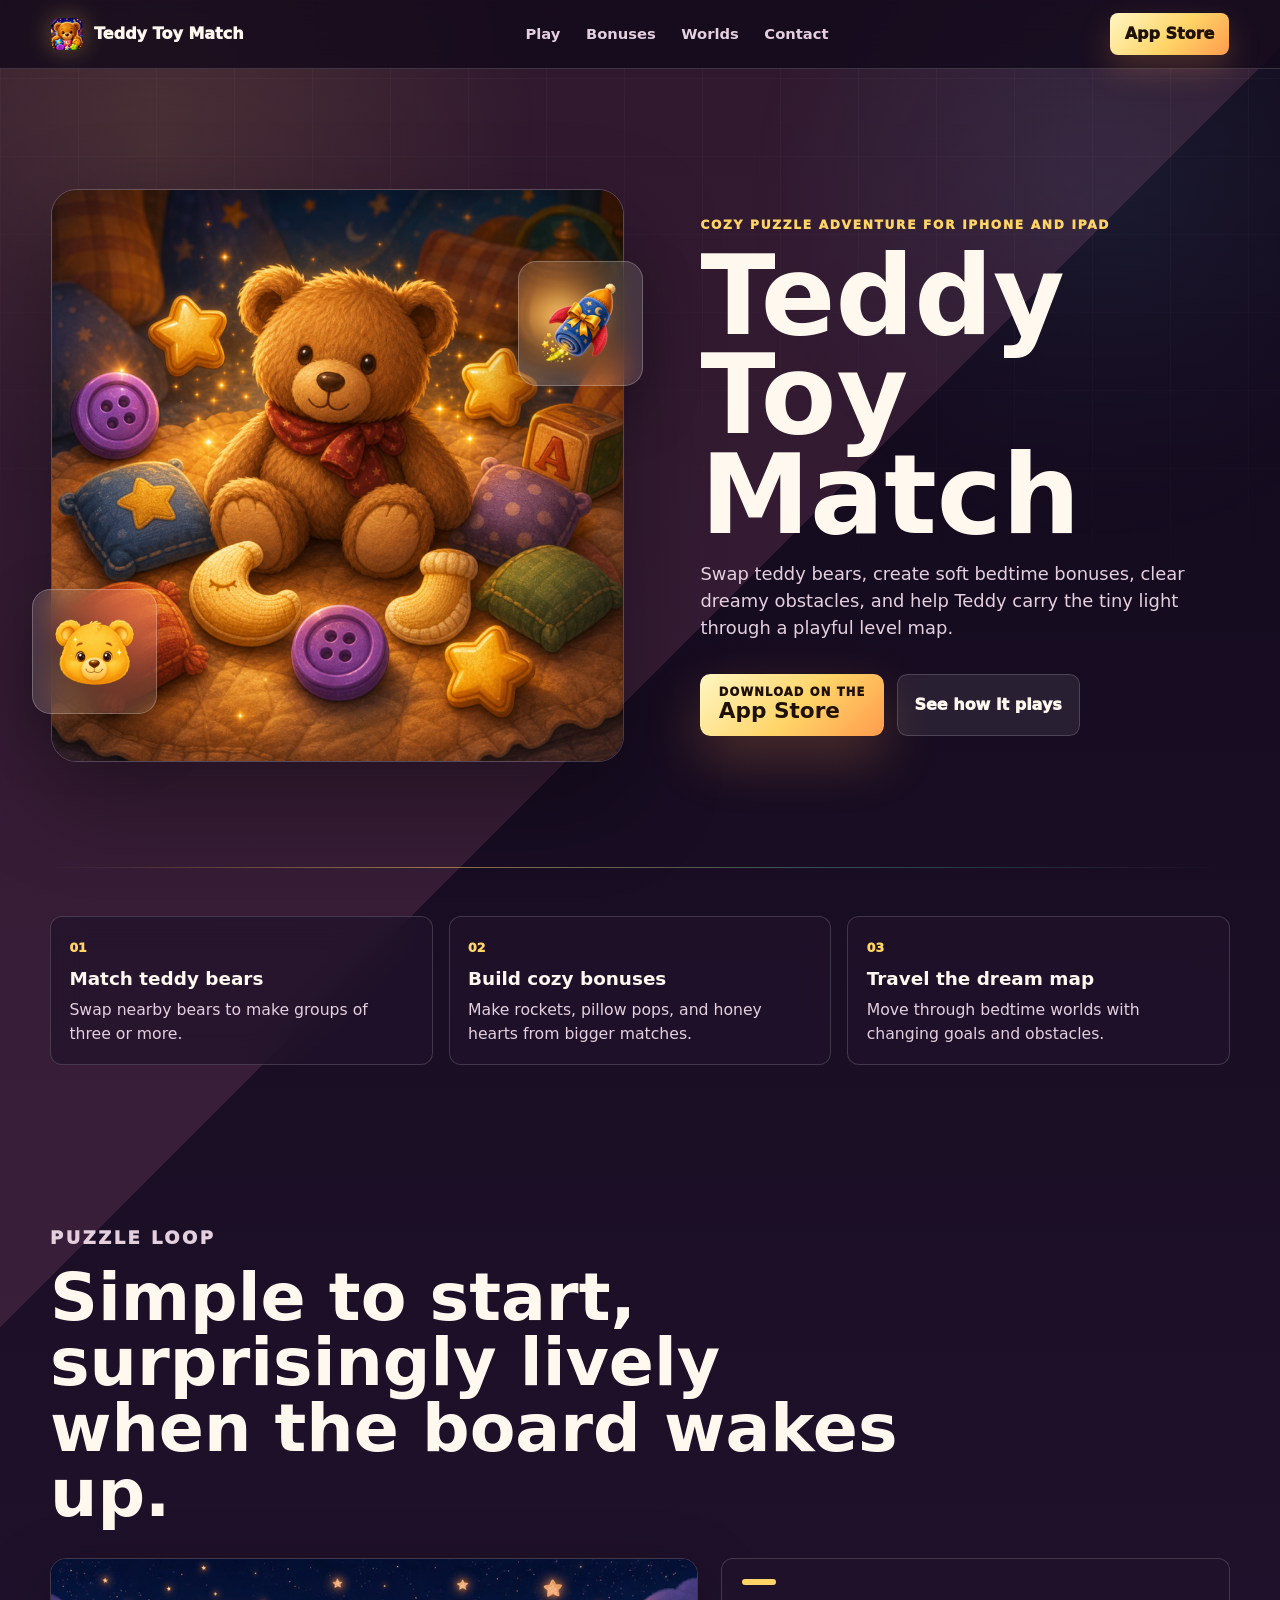
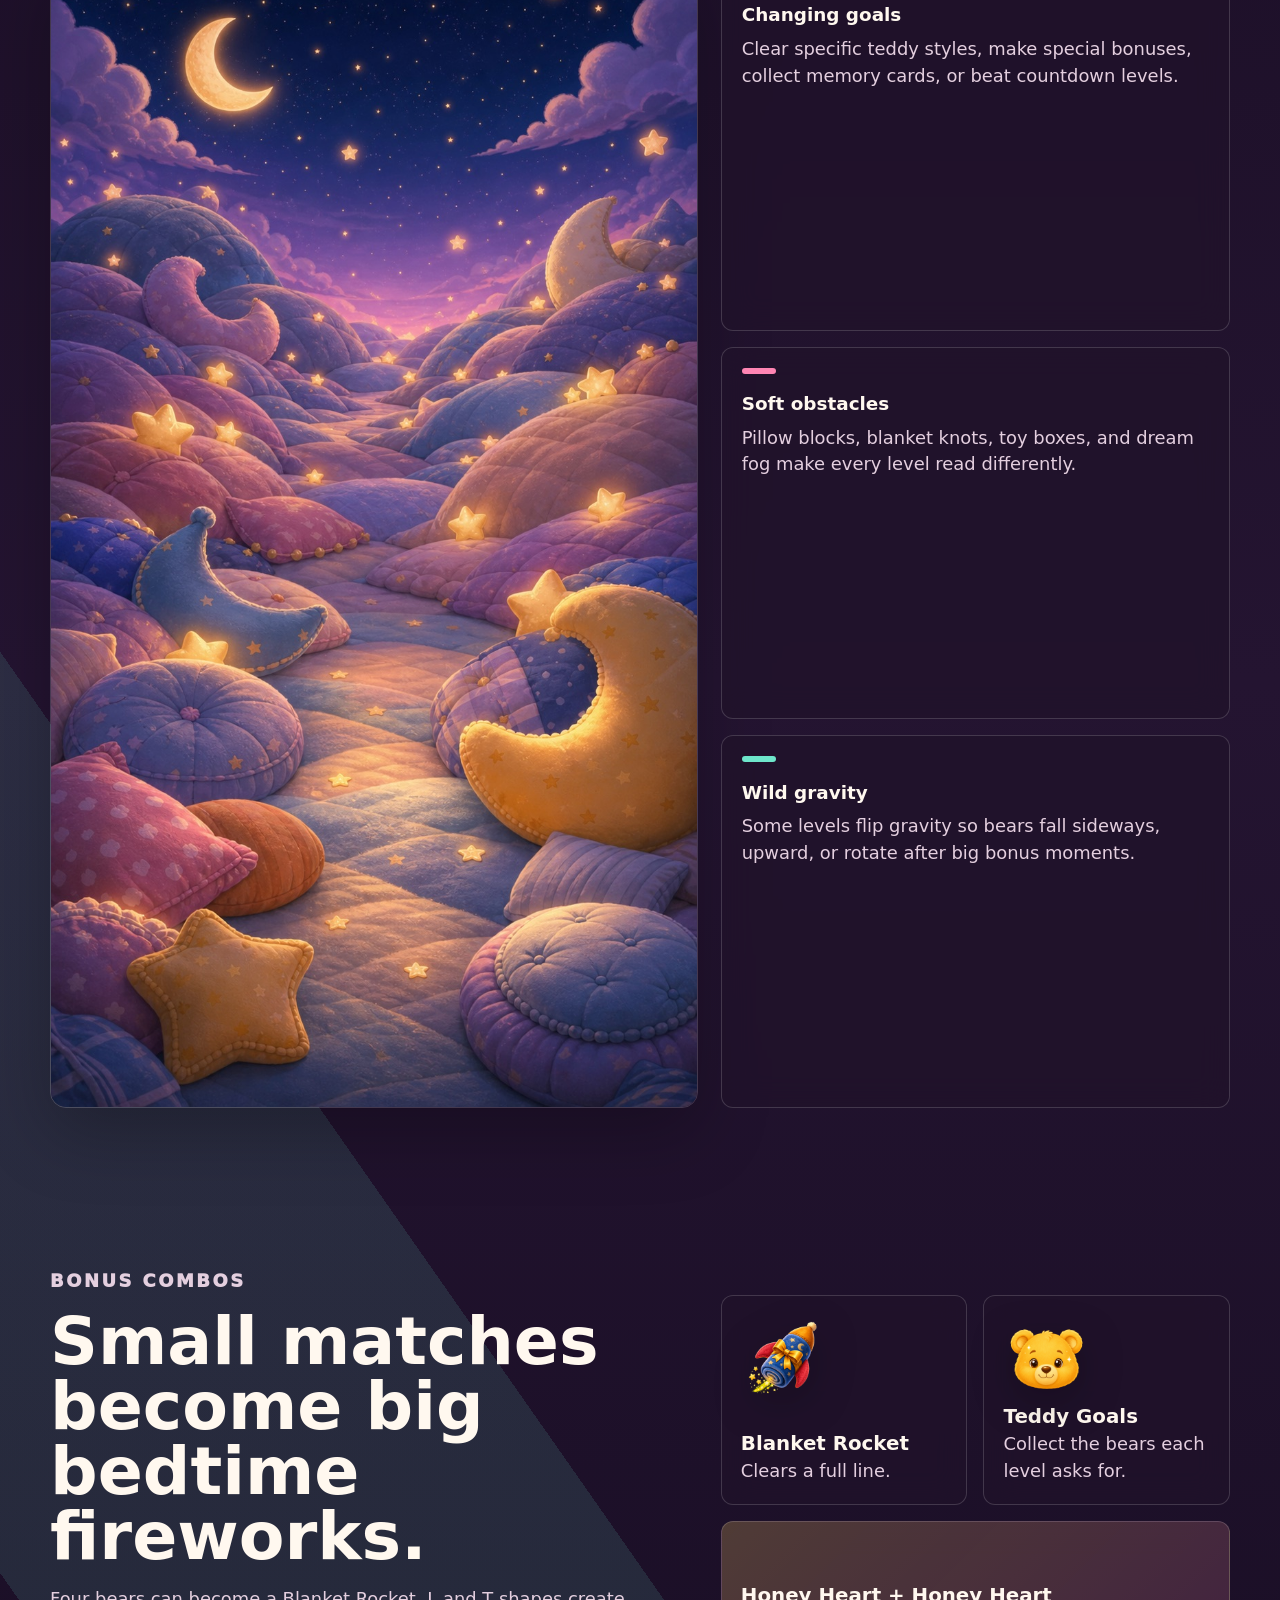
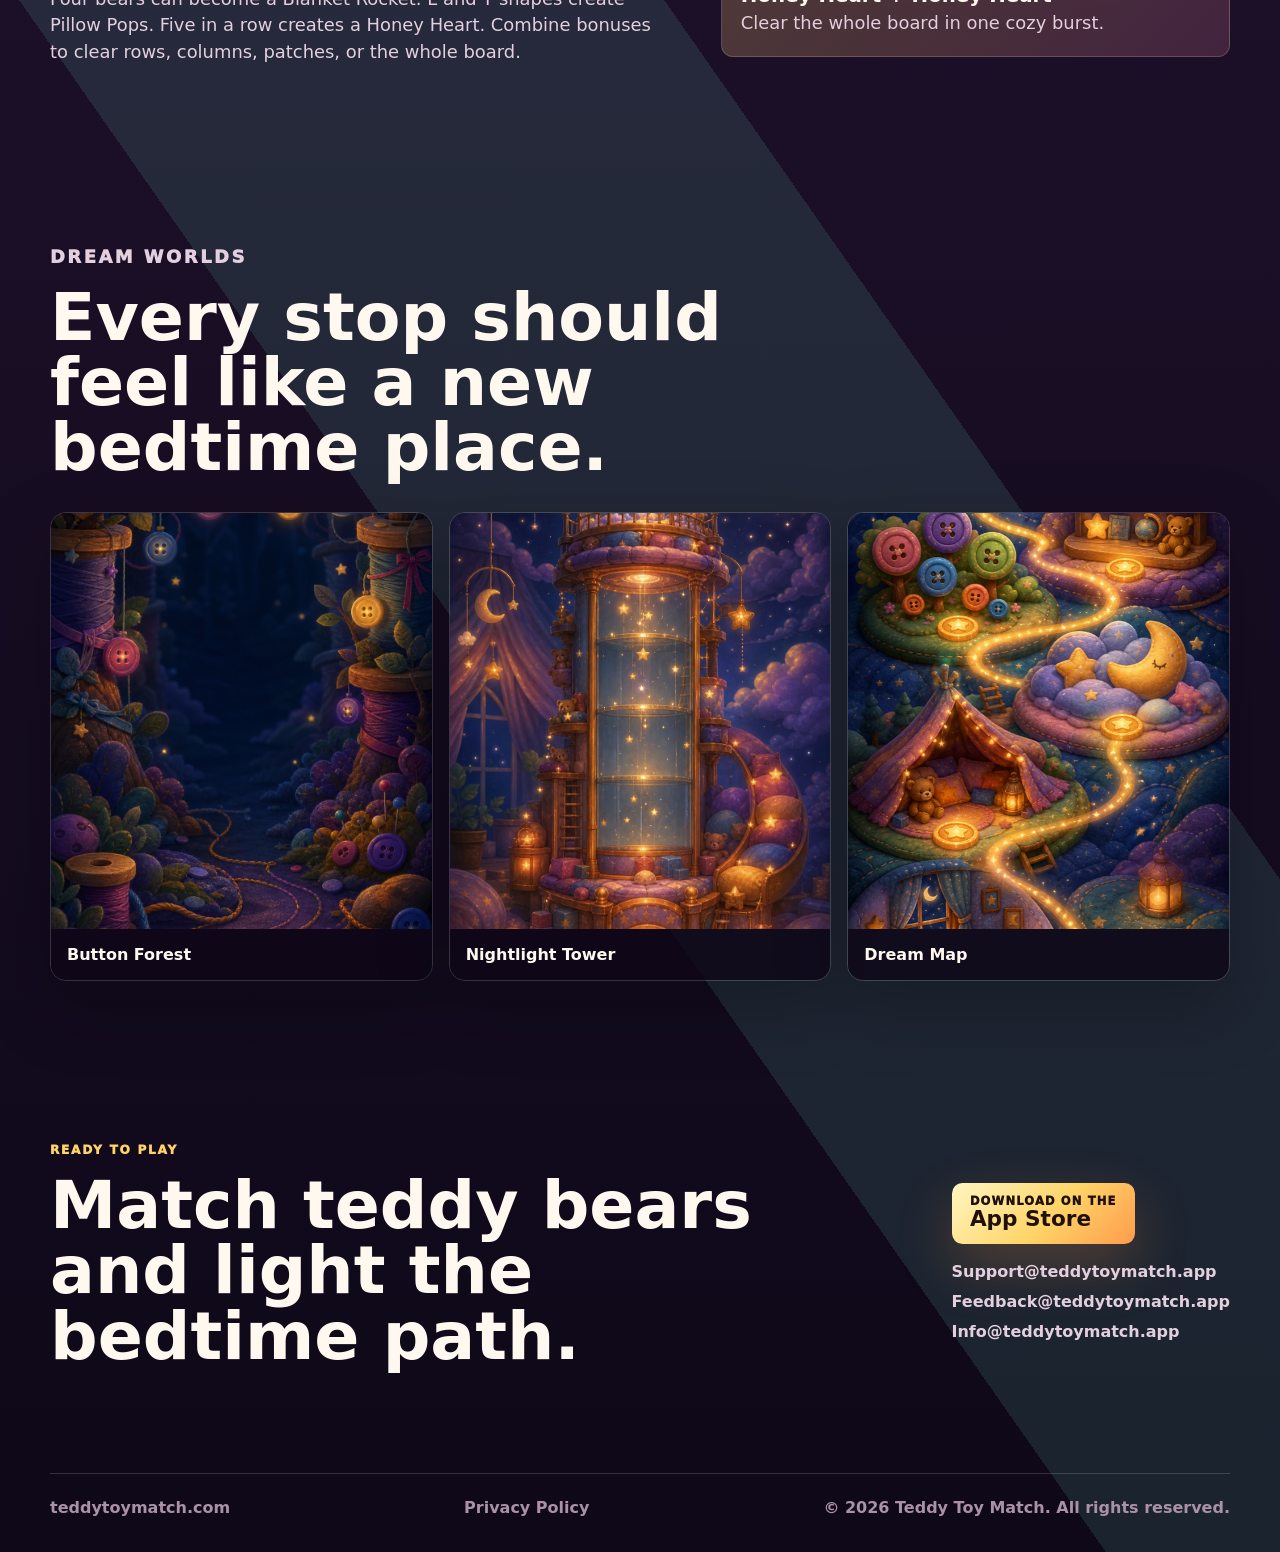
==== index.html @ 63e2cc26 "Create Teddy Toy Match website" ====
<!doctype html>
<html lang="en">
  <head>
    <meta charset="utf-8">
    <meta name="viewport" content="width=device-width, initial-scale=1">
    <title>Teddy Toy Match - Cozy Puzzle Adventure</title>
    <meta name="description" content="Teddy Toy Match is a cozy match puzzle adventure with teddy bears, dreamy obstacles, bonus combos, daily challenges, and a bedtime level map.">
    <meta property="og:title" content="Teddy Toy Match">
    <meta property="og:description" content="Match teddy bears, build cozy bonuses, and travel through a dreamy bedtime map.">
    <meta property="og:type" content="website">
    <meta property="og:url" content="https://teddytoymatch.com">
    <meta property="og:image" content="https://teddytoymatch.com/assets/game/teddy-puzzle-art.png">
    <meta name="theme-color" content="#170d23">
    <link rel="icon" href="assets/favicon.svg" type="image/svg+xml">
    <link rel="stylesheet" href="styles.css">
  </head>
  <body>
    <header class="site-header" aria-label="Primary">
      <a class="brand" href="#top" aria-label="Teddy Toy Match home">
        <img src="assets/game/app-icon.png" alt="" aria-hidden="true">
        <span>Teddy Toy Match</span>
      </a>
      <nav>
        <a href="#play">Play</a>
        <a href="#bonuses">Bonuses</a>
        <a href="#worlds">Worlds</a>
        <a href="#contact">Contact</a>
      </nav>
      <a class="nav-store" href="https://apps.apple.com/app/id6774041961">App Store</a>
    </header>

    <main id="top">
      <section class="hero" aria-labelledby="hero-title">
        <div class="hero-media" aria-label="Teddy Toy Match artwork">
          <img class="hero-art" src="assets/game/teddy-puzzle-art.png" alt="Teddy Toy Match cozy puzzle artwork with teddy bears and bedtime toys.">
          <div class="floating-tile tile-one"><img src="assets/game/golden-bear.png" alt=""></div>
          <div class="floating-tile tile-two"><img src="assets/game/blanket-rocket.png" alt=""></div>
        </div>

        <div class="hero-copy">
          <p class="eyebrow">Cozy puzzle adventure for iPhone and iPad</p>
          <h1 id="hero-title">Teddy Toy Match</h1>
          <p class="hero-lede">Swap teddy bears, create soft bedtime bonuses, clear dreamy obstacles, and help Teddy carry the tiny light through a playful level map.</p>
          <div class="hero-actions">
            <a class="store-button" href="https://apps.apple.com/app/id6774041961" aria-label="Download Teddy Toy Match on the App Store">
              <span>Download on the</span>
              <strong>App Store</strong>
            </a>
            <a class="button secondary" href="#play">See how it plays</a>
          </div>
        </div>
      </section>

      <section class="quick-signals" aria-label="Teddy Toy Match highlights">
        <div>
          <span>01</span>
          <strong>Match teddy bears</strong>
          <p>Swap nearby bears to make groups of three or more.</p>
        </div>
        <div>
          <span>02</span>
          <strong>Build cozy bonuses</strong>
          <p>Make rockets, pillow pops, and honey hearts from bigger matches.</p>
        </div>
        <div>
          <span>03</span>
          <strong>Travel the dream map</strong>
          <p>Move through bedtime worlds with changing goals and obstacles.</p>
        </div>
      </section>

      <section id="play" class="section play-section">
        <div class="section-heading">
          <p class="eyebrow">Puzzle loop</p>
          <h2>Simple to start, surprisingly lively when the board wakes up.</h2>
        </div>
        <div class="play-layout">
          <figure class="feature-shot">
            <img src="assets/screenshots/moon-pillow-valley.jpg" alt="Moon Pillow Valley background from Teddy Toy Match.">
          </figure>
          <div class="play-notes">
            <article>
              <span class="note-mark gold"></span>
              <h3>Changing goals</h3>
              <p>Clear specific teddy styles, make special bonuses, collect memory cards, or beat countdown levels.</p>
            </article>
            <article>
              <span class="note-mark pink"></span>
              <h3>Soft obstacles</h3>
              <p>Pillow blocks, blanket knots, toy boxes, and dream fog make every level read differently.</p>
            </article>
            <article>
              <span class="note-mark teal"></span>
              <h3>Wild gravity</h3>
              <p>Some levels flip gravity so bears fall sideways, upward, or rotate after big bonus moments.</p>
            </article>
          </div>
        </div>
      </section>

      <section id="bonuses" class="section bonuses-section" aria-labelledby="bonus-title">
        <div class="bonus-copy">
          <p class="eyebrow">Bonus combos</p>
          <h2 id="bonus-title">Small matches become big bedtime fireworks.</h2>
          <p>Four bears can become a Blanket Rocket. L and T shapes create Pillow Pops. Five in a row creates a Honey Heart. Combine bonuses to clear rows, columns, patches, or the whole board.</p>
        </div>
        <div class="bonus-grid">
          <div class="bonus-card">
            <img src="assets/game/blanket-rocket.png" alt="Blanket Rocket bonus icon.">
            <strong>Blanket Rocket</strong>
            <span>Clears a full line.</span>
          </div>
          <div class="bonus-card">
            <img src="assets/game/golden-bear.png" alt="Golden teddy bear tile.">
            <strong>Teddy Goals</strong>
            <span>Collect the bears each level asks for.</span>
          </div>
          <div class="bonus-card wide">
            <strong>Honey Heart + Honey Heart</strong>
            <span>Clear the whole board in one cozy burst.</span>
          </div>
        </div>
      </section>

      <section id="worlds" class="section worlds-section">
        <div class="section-heading compact">
          <p class="eyebrow">Dream worlds</p>
          <h2>Every stop should feel like a new bedtime place.</h2>
        </div>
        <div class="world-grid">
          <figure>
            <img src="assets/screenshots/button-forest.jpg" alt="Button Forest background from Teddy Toy Match.">
            <figcaption>Button Forest</figcaption>
          </figure>
          <figure>
            <img src="assets/screenshots/nightlight-tower.jpg" alt="Nightlight Tower background from Teddy Toy Match.">
            <figcaption>Nightlight Tower</figcaption>
          </figure>
          <figure>
            <img src="assets/game/dream-level-map.png" alt="Teddy Toy Match dream level map.">
            <figcaption>Dream Map</figcaption>
          </figure>
        </div>
      </section>

      <section id="contact" class="section final-cta" aria-labelledby="contact-title">
        <div>
          <p class="eyebrow">Ready to play</p>
          <h2 id="contact-title">Match teddy bears and light the bedtime path.</h2>
        </div>
        <div class="final-actions">
          <a class="store-button" href="https://apps.apple.com/app/id6774041961" aria-label="Download Teddy Toy Match on the App Store">
            <span>Download on the</span>
            <strong>App Store</strong>
          </a>
          <div class="contact-links">
            <a href="mailto:Support@teddytoymatch.app">Support@teddytoymatch.app</a>
            <a href="mailto:Feedback@teddytoymatch.app">Feedback@teddytoymatch.app</a>
            <a href="mailto:Info@teddytoymatch.app">Info@teddytoymatch.app</a>
          </div>
        </div>
      </section>
    </main>

    <footer>
      <span>teddytoymatch.com</span>
      <a href="privacy.html">Privacy Policy</a>
      <span>© 2026 Teddy Toy Match. All rights reserved.</span>
    </footer>
  </body>
</html>
---- styles.css ----
:root {
  --bg: #11091a;
  --bg-2: #21112c;
  --ink: #fff8ef;
  --muted: #e4cfdf;
  --dim: #aa91a8;
  --line: rgba(255, 255, 255, 0.16);
  --glass: rgba(32, 18, 42, 0.72);
  --gold: #ffd467;
  --honey: #ff9b4d;
  --pink: #ff85b3;
  --blue: #72c7ff;
  --teal: #6ee6cb;
  --purple: #b88cff;
  --max: 1180px;
  color-scheme: dark;
}

* {
  box-sizing: border-box;
}

html {
  scroll-behavior: smooth;
}

body {
  margin: 0;
  min-width: 320px;
  color: var(--ink);
  background:
    linear-gradient(135deg, rgba(255, 132, 179, 0.13) 0 22%, transparent 22% 100%),
    linear-gradient(235deg, transparent 0 62%, rgba(110, 230, 203, 0.12) 62% 76%, transparent 76%),
    linear-gradient(180deg, #11091a 0%, #241431 48%, #0e0818 100%);
  font-family: ui-sans-serif, system-ui, -apple-system, BlinkMacSystemFont, "Segoe UI", sans-serif;
  line-height: 1.5;
}

body::before {
  content: "";
  position: fixed;
  inset: 0;
  z-index: -1;
  pointer-events: none;
  background:
    radial-gradient(circle at 12% 16%, rgba(255, 212, 103, 0.16), transparent 24rem),
    radial-gradient(circle at 86% 22%, rgba(114, 199, 255, 0.13), transparent 22rem),
    linear-gradient(90deg, rgba(255, 255, 255, 0.035) 1px, transparent 1px),
    linear-gradient(180deg, rgba(255, 255, 255, 0.025) 1px, transparent 1px);
  background-size: auto, auto, 78px 78px, 78px 78px;
  mask-image: linear-gradient(180deg, rgba(0, 0, 0, 0.9), transparent 82%);
}

img {
  display: block;
  max-width: 100%;
}

a {
  color: inherit;
}

.site-header {
  position: fixed;
  inset: 0 0 auto;
  z-index: 30;
  display: grid;
  grid-template-columns: auto 1fr auto;
  align-items: center;
  gap: 1rem;
  padding: 0.82rem clamp(1rem, 4vw, 3.5rem);
  background: rgba(17, 9, 26, 0.76);
  border-bottom: 1px solid var(--line);
  backdrop-filter: blur(18px);
}

.brand,
nav,
.hero-actions,
.store-button,
.button,
.final-actions {
  display: flex;
  align-items: center;
}

.brand {
  gap: 0.68rem;
  text-decoration: none;
  font-weight: 950;
}

.brand img {
  width: 2rem;
  height: 2rem;
  border-radius: 0.5rem;
  box-shadow: 0 0 24px rgba(255, 212, 103, 0.34);
}

nav {
  justify-content: center;
  gap: clamp(0.75rem, 2vw, 1.65rem);
  color: var(--muted);
  font-size: 0.92rem;
  font-weight: 820;
}

nav a,
.nav-store,
.button,
.store-button,
.contact-links a,
footer a {
  text-decoration: none;
}

nav a:hover,
footer a:hover {
  color: var(--gold);
}

.nav-store {
  min-height: 2.4rem;
  display: inline-flex;
  align-items: center;
  justify-content: center;
  padding: 0.55rem 0.9rem;
  color: #1f1106;
  background: linear-gradient(135deg, #fff6c2, var(--gold) 55%, var(--honey));
  border-radius: 0.5rem;
  font-weight: 950;
  box-shadow: 0 14px 32px rgba(255, 155, 77, 0.22);
}

.hero {
  position: relative;
  min-height: 100svh;
  display: grid;
  grid-template-columns: minmax(23rem, 1.04fr) minmax(0, 0.96fr);
  align-items: center;
  gap: clamp(2rem, 6vw, 5.2rem);
  max-width: 1380px;
  margin-inline: auto;
  padding: 7.2rem clamp(1rem, 4vw, 3.5rem) 4rem;
  overflow: hidden;
}

.hero::after {
  content: "";
  position: absolute;
  left: clamp(1rem, 4vw, 3.5rem);
  right: clamp(1rem, 4vw, 3.5rem);
  bottom: 2rem;
  height: 1px;
  background: linear-gradient(90deg, transparent, rgba(255, 212, 103, 0.5), rgba(110, 230, 203, 0.3), transparent);
}

.hero-media {
  position: relative;
}

.hero-art {
  width: min(100%, 620px);
  aspect-ratio: 1;
  object-fit: cover;
  border-radius: 1.6rem;
  border: 1px solid rgba(255, 255, 255, 0.2);
  box-shadow: 0 36px 95px rgba(0, 0, 0, 0.34);
}

.floating-tile {
  position: absolute;
  width: clamp(5.6rem, 10vw, 7.8rem);
  aspect-ratio: 1;
  display: grid;
  place-items: center;
  padding: 0.85rem;
  border-radius: 1.15rem;
  background: rgba(255, 255, 255, 0.13);
  border: 1px solid rgba(255, 255, 255, 0.24);
  backdrop-filter: blur(14px);
  box-shadow: 0 22px 58px rgba(0, 0, 0, 0.28);
}

.tile-one {
  left: -1.2rem;
  bottom: 3rem;
}

.tile-two {
  right: -1.2rem;
  top: 4.5rem;
}

.hero-copy {
  position: relative;
  z-index: 5;
  max-width: 38rem;
}

.eyebrow {
  margin: 0 0 0.85rem;
  color: var(--gold);
  font-size: 0.76rem;
  font-weight: 950;
  letter-spacing: 0.14em;
  text-transform: uppercase;
}

h1,
h2,
h3,
p {
  margin-top: 0;
}

h1 {
  margin-bottom: 1.05rem;
  font-size: clamp(4rem, 8.6vw, 7.4rem);
  line-height: 0.9;
  letter-spacing: 0;
}

h2 {
  margin-bottom: 1rem;
  font-size: clamp(2.25rem, 5.2vw, 4.6rem);
  line-height: 0.98;
  letter-spacing: 0;
}

h3 {
  margin-bottom: 0.45rem;
  font-size: 1.15rem;
}

.hero-lede,
.section-heading p,
.bonus-copy p,
.play-notes p,
.quick-signals p,
.bonus-card span {
  color: var(--muted);
  font-size: 1.12rem;
}

.hero-actions {
  flex-wrap: wrap;
  gap: 0.8rem;
  margin-top: 2rem;
}

.store-button {
  width: fit-content;
  min-height: 3.85rem;
  flex-direction: column;
  align-items: flex-start;
  justify-content: center;
  padding: 0.7rem 1.15rem;
  color: #1f1106;
  background: linear-gradient(135deg, #fff6c2 0%, var(--gold) 54%, var(--honey) 100%);
  border-radius: 0.65rem;
  font-weight: 950;
  box-shadow: 0 22px 55px rgba(255, 155, 77, 0.24);
}

.store-button span {
  font-size: 0.72rem;
  line-height: 1;
  text-transform: uppercase;
  letter-spacing: 0.1em;
}

.store-button strong {
  font-size: 1.35rem;
  line-height: 1.1;
}

.button {
  min-height: 3.85rem;
  justify-content: center;
  padding: 0.86rem 1.05rem;
  border-radius: 0.65rem;
  font-weight: 920;
}

.button.secondary {
  color: var(--ink);
  background: rgba(255, 255, 255, 0.08);
  border: 1px solid var(--line);
}

.quick-signals,
.section,
footer {
  width: min(var(--max), calc(100% - 2rem));
  margin-inline: auto;
}

.quick-signals {
  display: grid;
  grid-template-columns: repeat(3, 1fr);
  gap: 1rem;
  padding: 1rem 0 5rem;
}

.quick-signals div,
.play-notes article,
.bonus-card,
.legal-page {
  background: var(--glass);
  border: 1px solid var(--line);
  border-radius: 0.75rem;
  backdrop-filter: blur(16px);
}

.quick-signals div {
  padding: 1.15rem;
}

.quick-signals span {
  color: var(--gold);
  font-size: 0.78rem;
  font-weight: 950;
}

.quick-signals strong {
  display: block;
  margin: 0.35rem 0;
  font-size: 1.15rem;
}

.quick-signals p {
  margin-bottom: 0;
  font-size: 0.98rem;
}

.section {
  padding: 5rem 0;
}

.section-heading {
  max-width: 54rem;
  margin-bottom: 2rem;
}

.section-heading.compact {
  max-width: 42rem;
}

.play-layout,
.bonuses-section {
  display: grid;
  grid-template-columns: minmax(0, 1.12fr) minmax(20rem, 0.88fr);
  gap: 1.4rem;
  align-items: stretch;
}

.feature-shot,
.world-grid figure {
  margin: 0;
  overflow: hidden;
  border-radius: 1rem;
  border: 1px solid var(--line);
  box-shadow: 0 24px 70px rgba(0, 0, 0, 0.25);
}

.feature-shot img {
  width: 100%;
  height: 100%;
  min-height: 34rem;
  object-fit: cover;
}

.play-notes {
  display: grid;
  gap: 1rem;
}

.play-notes article {
  padding: 1.25rem;
}

.note-mark {
  display: block;
  width: 2.15rem;
  height: 0.38rem;
  margin-bottom: 1rem;
  border-radius: 99rem;
}

.note-mark.gold {
  background: var(--gold);
}

.note-mark.pink {
  background: var(--pink);
}

.note-mark.teal {
  background: var(--teal);
}

.bonuses-section {
  align-items: center;
}

.bonus-copy {
  max-width: 38rem;
}

.bonus-grid {
  display: grid;
  grid-template-columns: repeat(2, minmax(0, 1fr));
  gap: 1rem;
}

.bonus-card {
  min-height: 13rem;
  display: flex;
  flex-direction: column;
  justify-content: flex-end;
  padding: 1.2rem;
}

.bonus-card img {
  width: 5.4rem;
  margin-bottom: auto;
  filter: drop-shadow(0 12px 20px rgba(0, 0, 0, 0.25));
}

.bonus-card strong {
  font-size: 1.24rem;
}

.bonus-card.wide {
  grid-column: 1 / -1;
  min-height: 8.5rem;
  background:
    linear-gradient(135deg, rgba(255, 212, 103, 0.22), rgba(255, 132, 179, 0.16)),
    var(--glass);
}

.world-grid {
  display: grid;
  grid-template-columns: repeat(3, 1fr);
  gap: 1rem;
}

.world-grid img {
  width: 100%;
  height: 26rem;
  object-fit: cover;
}

.world-grid figcaption {
  padding: 0.85rem 1rem;
  color: var(--ink);
  background: rgba(15, 8, 24, 0.84);
  font-weight: 900;
}

.final-cta {
  display: flex;
  align-items: center;
  justify-content: space-between;
  gap: 2rem;
  padding-bottom: 5.5rem;
}

.final-cta h2 {
  max-width: 44rem;
}

.final-actions {
  flex-direction: column;
  align-items: flex-start;
  gap: 1rem;
}

.contact-links {
  display: grid;
  gap: 0.35rem;
  color: var(--muted);
  font-weight: 780;
}

.legal-page {
  max-width: 860px;
  margin: 8rem auto 5rem;
  padding: clamp(1.2rem, 4vw, 2.5rem);
}

.legal-page h1 {
  font-size: clamp(3.2rem, 8vw, 5.8rem);
}

.legal-page h2 {
  margin-top: 2rem;
  font-size: clamp(1.7rem, 4vw, 2.5rem);
}

.legal-page p {
  color: var(--muted);
  font-size: 1.08rem;
}

footer {
  display: flex;
  flex-wrap: wrap;
  justify-content: space-between;
  gap: 1rem;
  padding: 1.4rem 0 2rem;
  color: var(--dim);
  border-top: 1px solid var(--line);
  font-weight: 760;
}

@media (max-width: 900px) {
  .site-header {
    grid-template-columns: 1fr auto;
  }

  nav {
    display: none;
  }

  .hero,
  .play-layout,
  .bonuses-section,
  .world-grid,
  .quick-signals {
    grid-template-columns: 1fr;
  }

  .hero {
    min-height: auto;
    padding-top: 6.5rem;
  }

  .hero-media {
    order: 2;
  }

  .feature-shot img,
  .world-grid img {
    min-height: 0;
    height: auto;
  }

  .final-cta {
    display: grid;
  }
}

@media (max-width: 560px) {
  .site-header {
    padding-inline: 0.85rem;
  }

  .brand span {
    display: none;
  }

  .nav-store {
    min-height: 2.2rem;
    padding-inline: 0.72rem;
  }

  h1 {
    font-size: clamp(3.5rem, 18vw, 4.7rem);
  }

  .bonus-grid {
    grid-template-columns: 1fr;
  }

  .bonus-card.wide {
    grid-column: auto;
  }

  .tile-one {
    left: 0.5rem;
    bottom: 1rem;
  }

  .tile-two {
    right: 0.5rem;
    top: 1rem;
  }
}
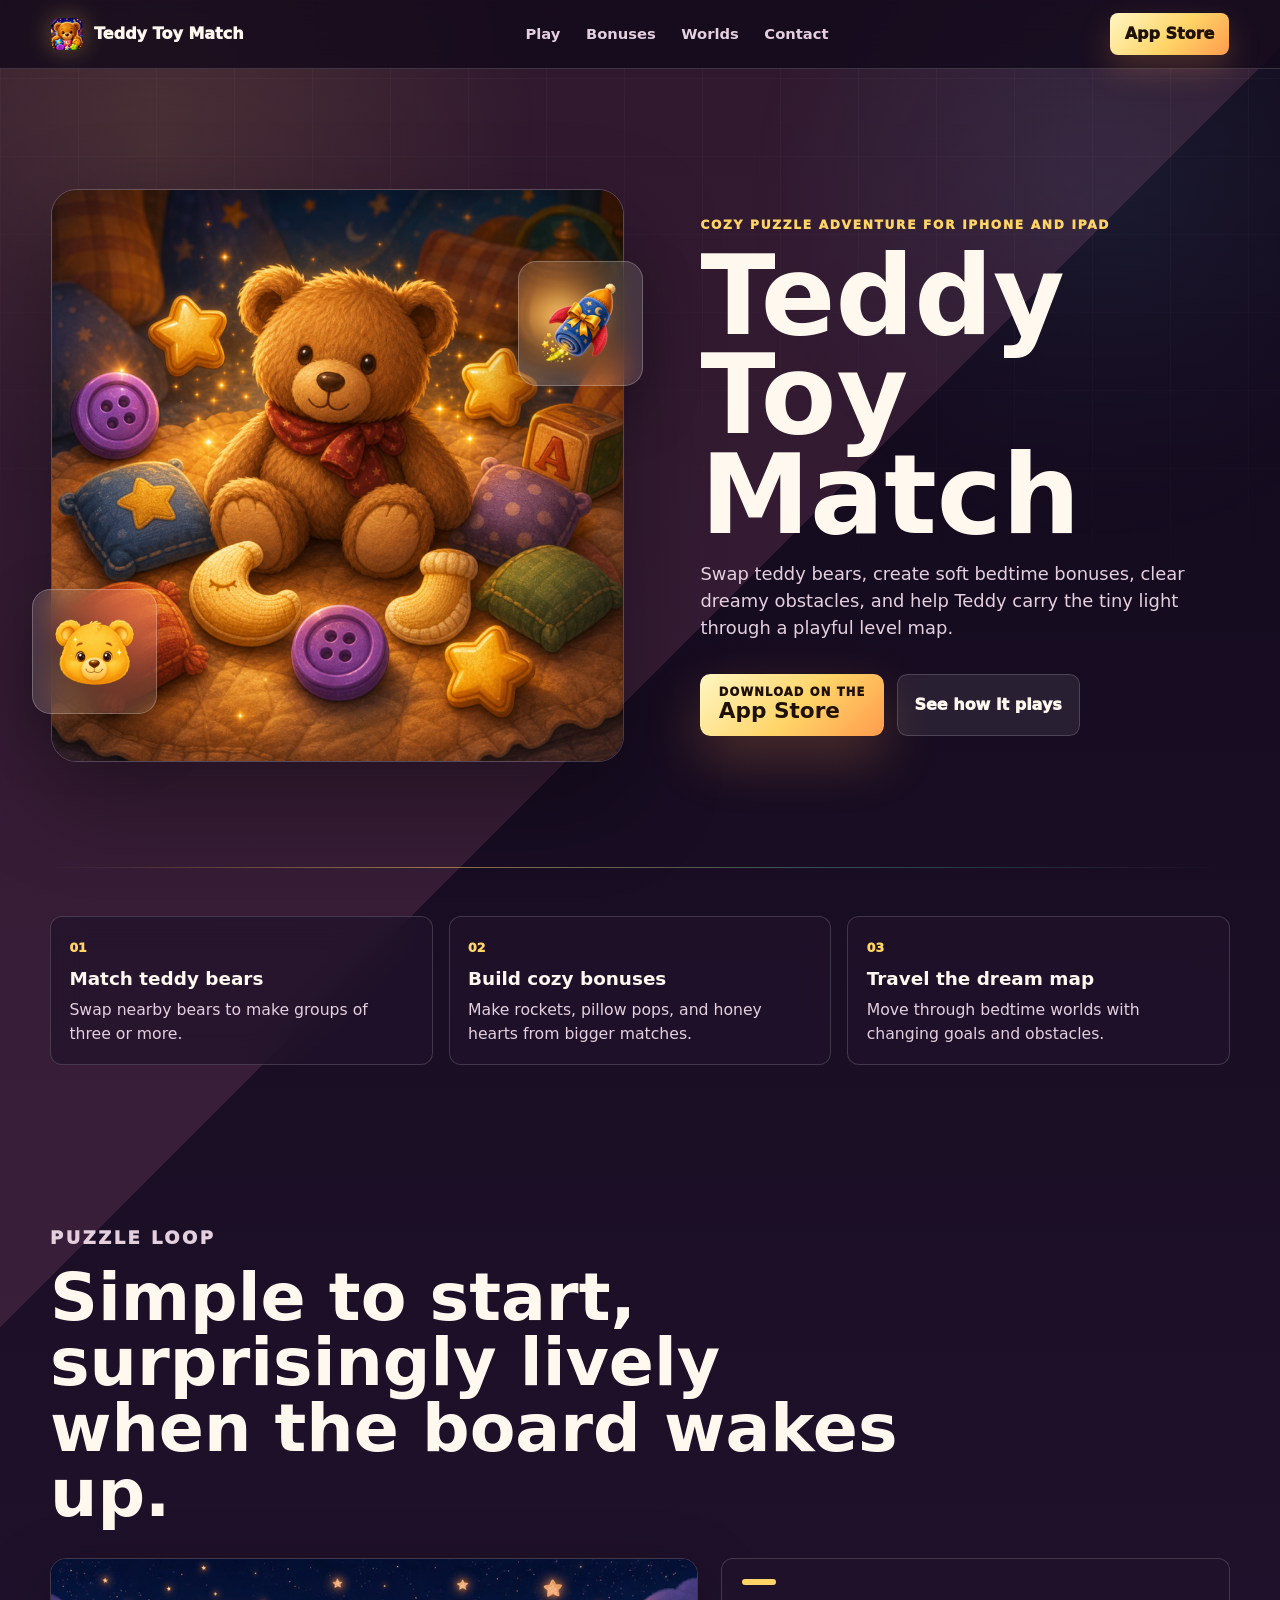
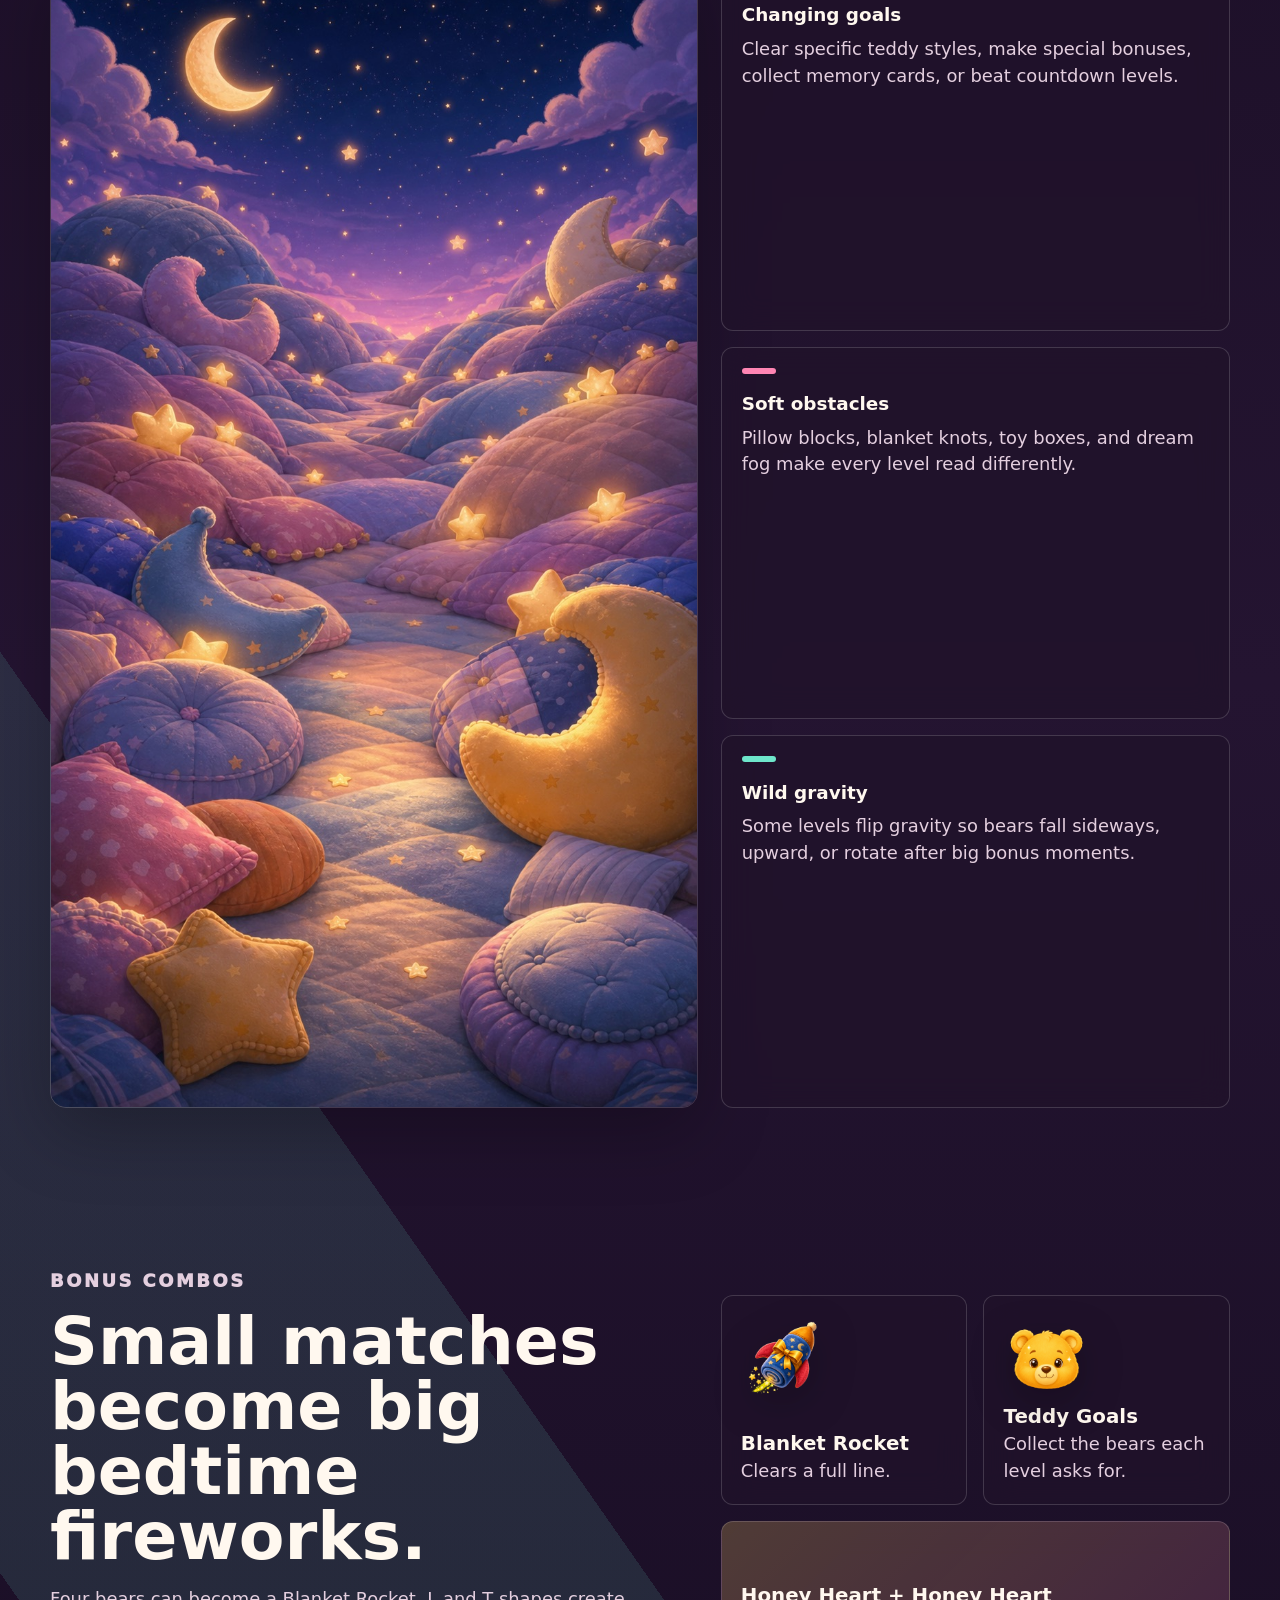
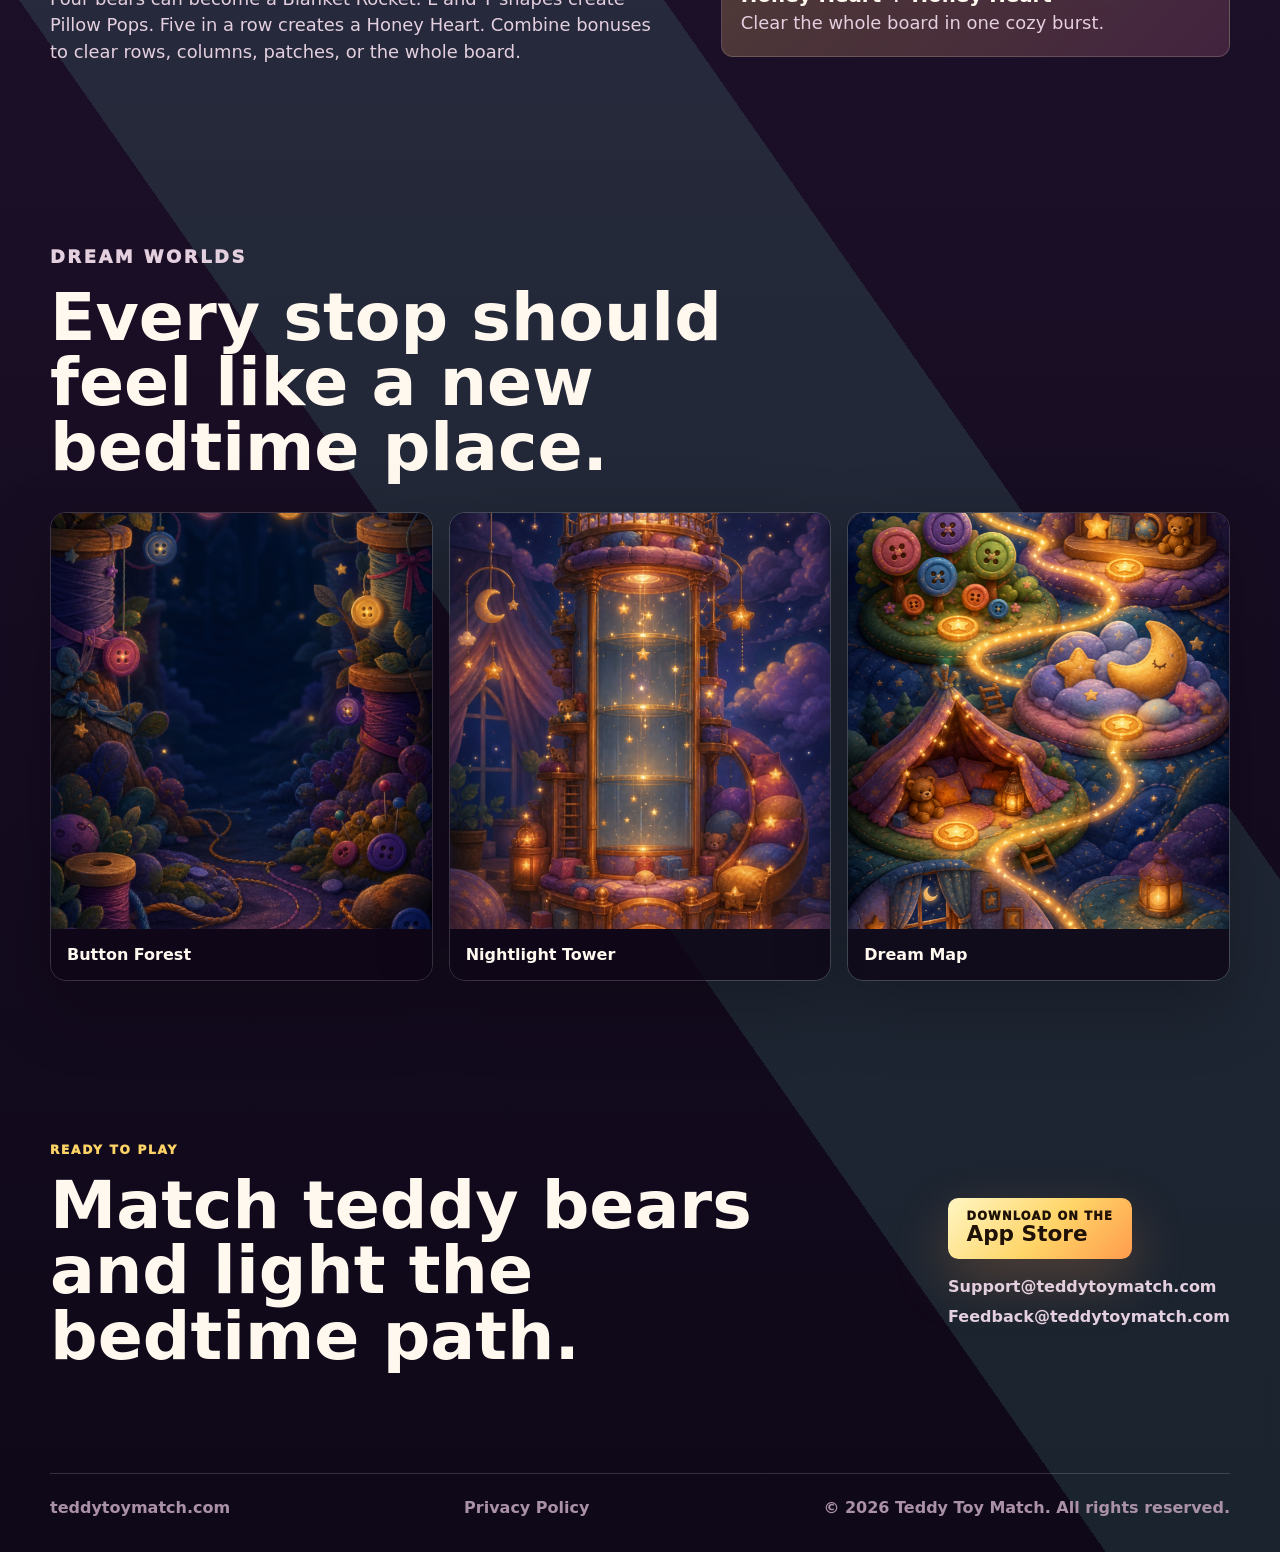
==== commit 68b0633b: "Update website links and contacts" ====
--- a/index.html
+++ b/index.html
@@ -26,7 +26,7 @@
         <a href="#worlds">Worlds</a>
         <a href="#contact">Contact</a>
       </nav>
-      <a class="nav-store" href="https://apps.apple.com/app/id6774041961">App Store</a>
+      <a class="nav-store" href="https://apps.apple.com/us/app/teddy-toy-match/id6774041961">App Store</a>
     </header>
 
     <main id="top">
@@ -42,7 +42,7 @@
           <h1 id="hero-title">Teddy Toy Match</h1>
           <p class="hero-lede">Swap teddy bears, create soft bedtime bonuses, clear dreamy obstacles, and help Teddy carry the tiny light through a playful level map.</p>
           <div class="hero-actions">
-            <a class="store-button" href="https://apps.apple.com/app/id6774041961" aria-label="Download Teddy Toy Match on the App Store">
+            <a class="store-button" href="https://apps.apple.com/us/app/teddy-toy-match/id6774041961" aria-label="Download Teddy Toy Match on the App Store">
               <span>Download on the</span>
               <strong>App Store</strong>
             </a>
@@ -149,14 +149,13 @@
           <h2 id="contact-title">Match teddy bears and light the bedtime path.</h2>
         </div>
         <div class="final-actions">
-          <a class="store-button" href="https://apps.apple.com/app/id6774041961" aria-label="Download Teddy Toy Match on the App Store">
+          <a class="store-button" href="https://apps.apple.com/us/app/teddy-toy-match/id6774041961" aria-label="Download Teddy Toy Match on the App Store">
             <span>Download on the</span>
             <strong>App Store</strong>
           </a>
           <div class="contact-links">
-            <a href="mailto:Support@teddytoymatch.app">Support@teddytoymatch.app</a>
-            <a href="mailto:Feedback@teddytoymatch.app">Feedback@teddytoymatch.app</a>
-            <a href="mailto:Info@teddytoymatch.app">Info@teddytoymatch.app</a>
+            <a href="mailto:Support@teddytoymatch.com">Support@teddytoymatch.com</a>
+            <a href="mailto:Feedback@teddytoymatch.com">Feedback@teddytoymatch.com</a>
           </div>
         </div>
       </section>
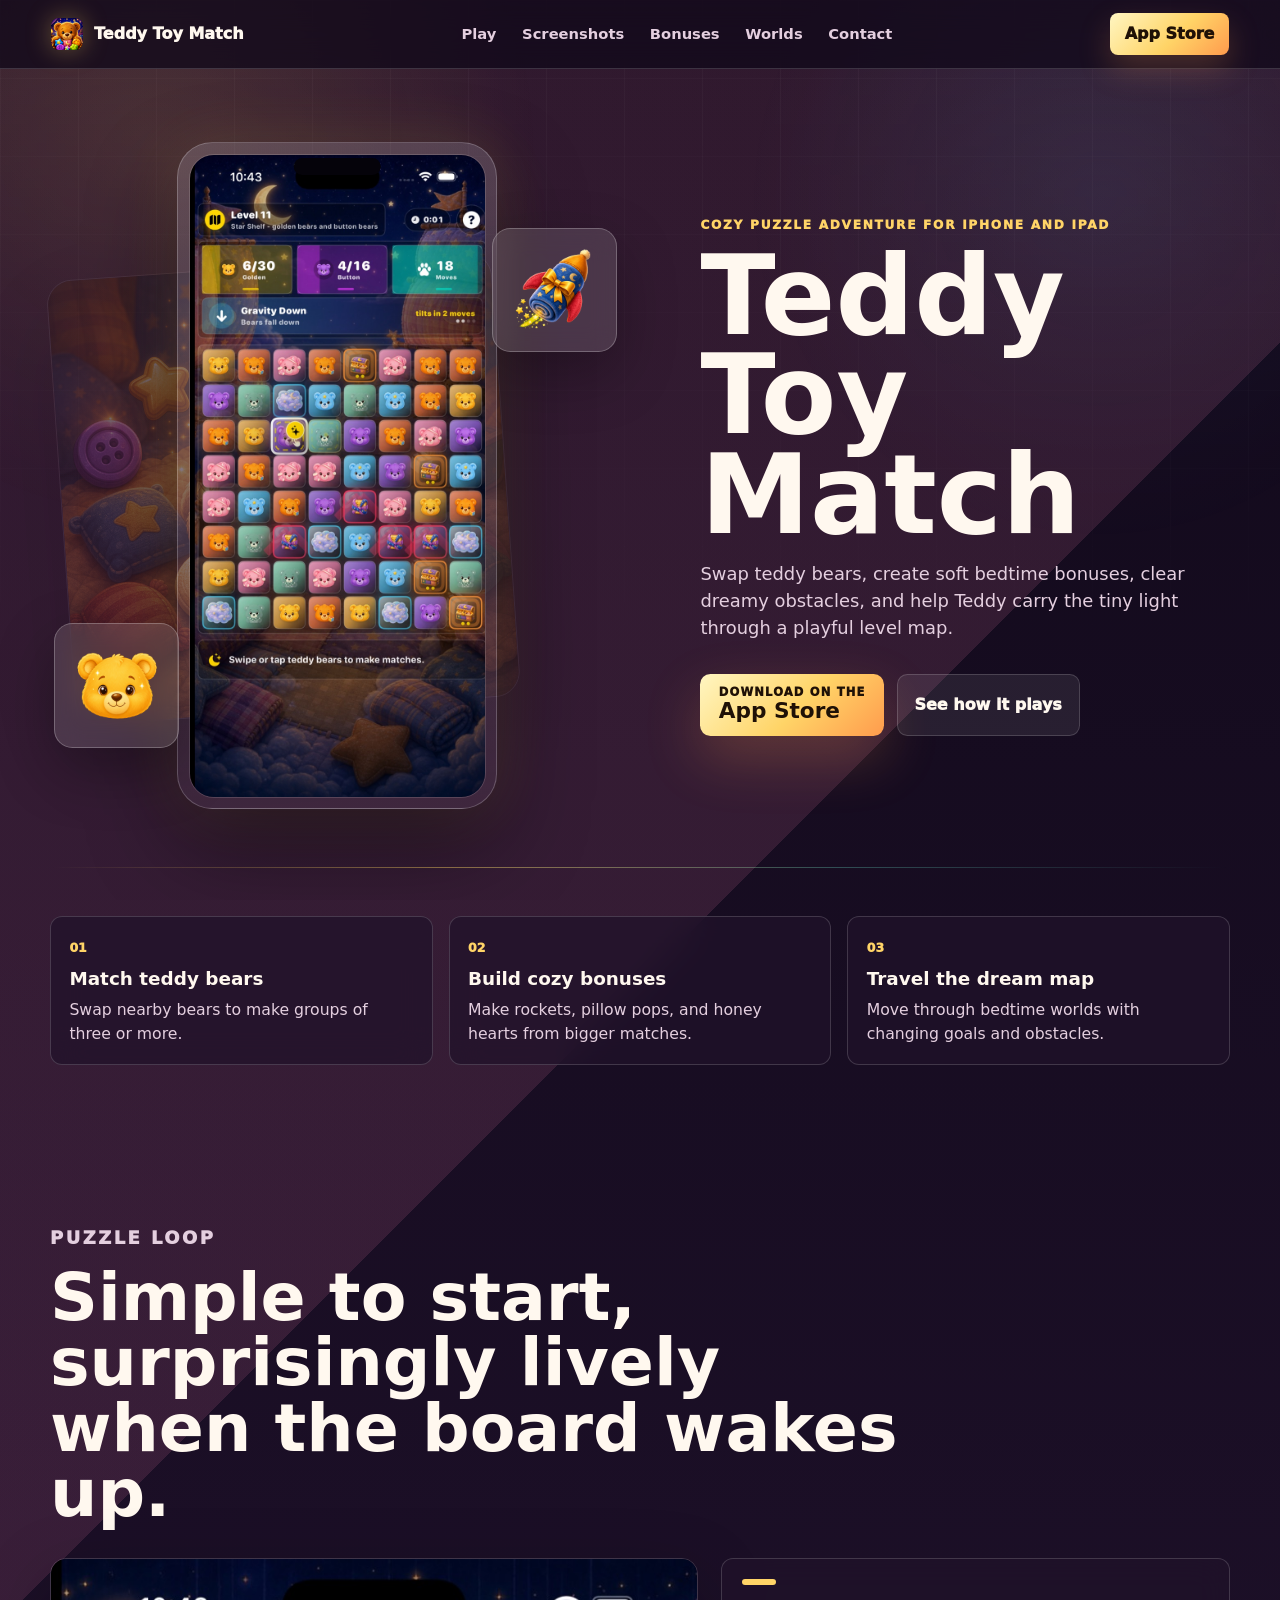
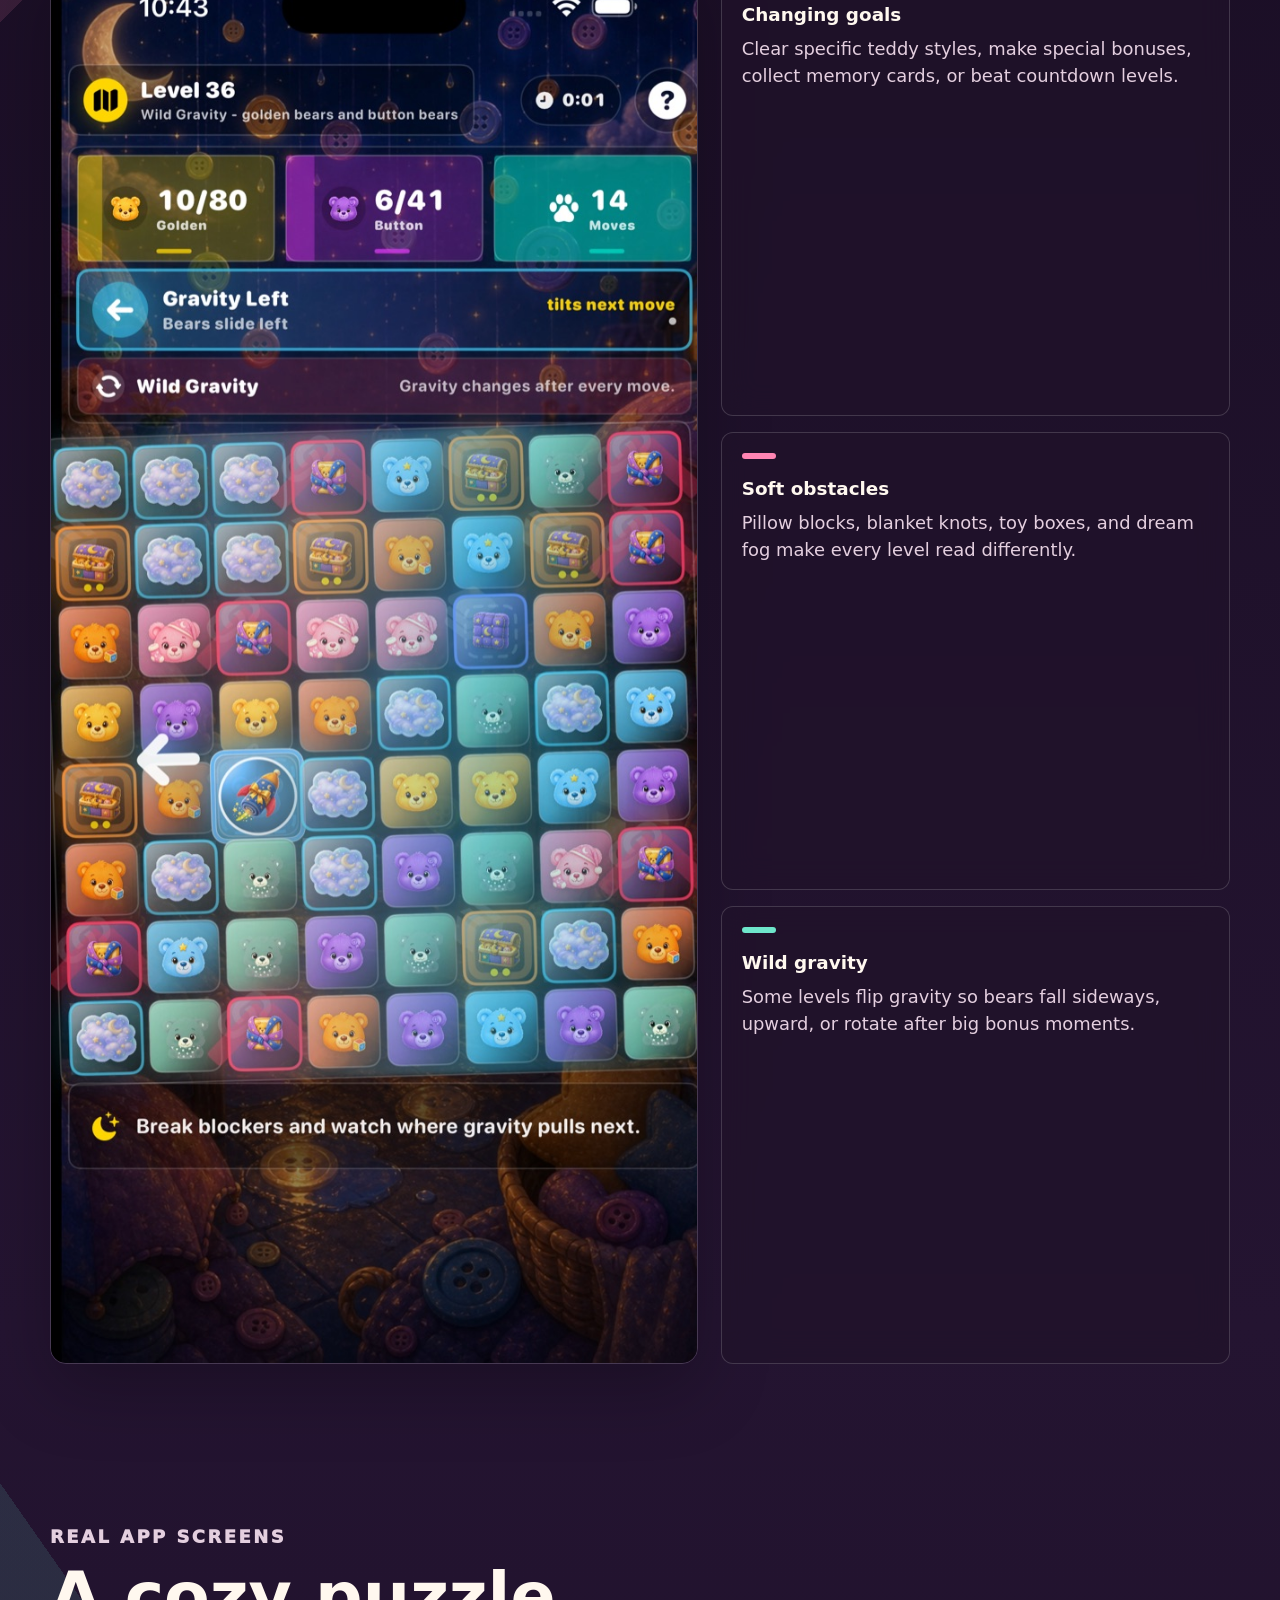
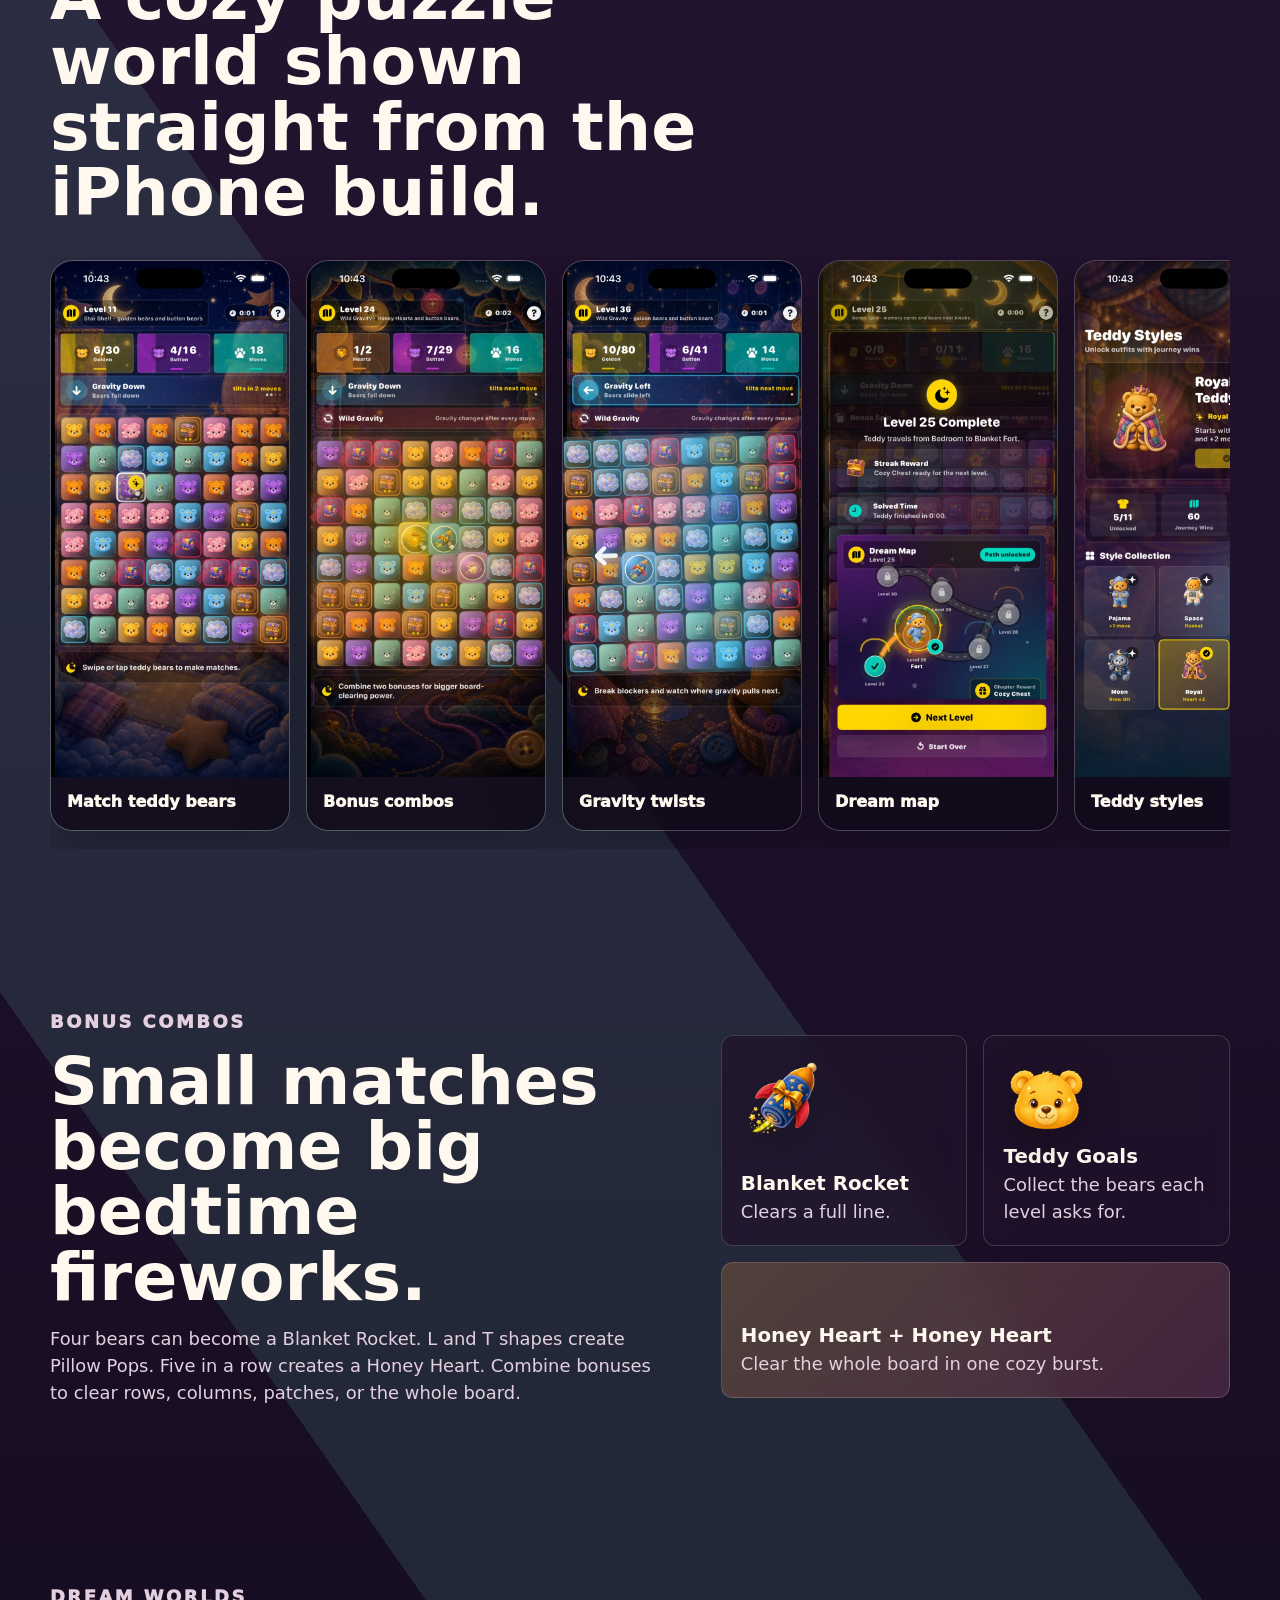
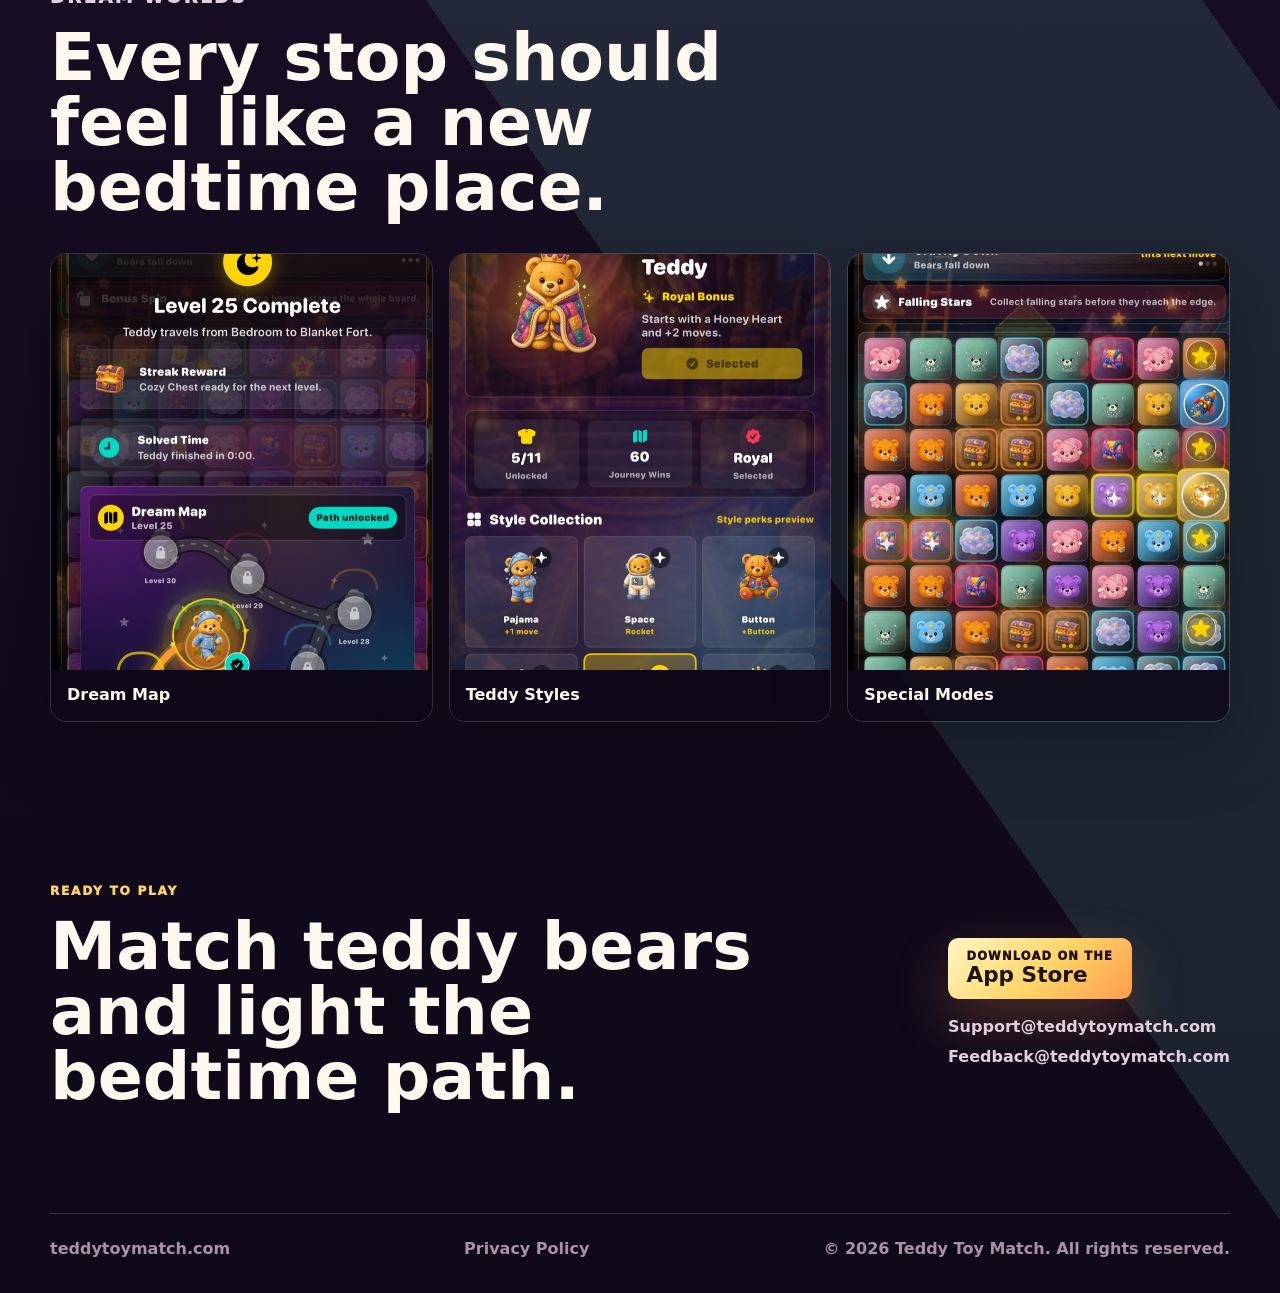
==== commit 0ee4a3db: "Use real app screenshots on website" ====
--- a/index.html
+++ b/index.html
@@ -22,6 +22,7 @@
       </a>
       <nav>
         <a href="#play">Play</a>
+        <a href="#screenshots">Screenshots</a>
         <a href="#bonuses">Bonuses</a>
         <a href="#worlds">Worlds</a>
         <a href="#contact">Contact</a>
@@ -32,6 +33,9 @@
     <main id="top">
       <section class="hero" aria-labelledby="hero-title">
         <div class="hero-media" aria-label="Teddy Toy Match artwork">
+          <div class="phone-showcase">
+            <img src="assets/screenshots/app-store-web/01-gameplay.jpg" alt="Teddy Toy Match gameplay screen showing teddy bear matching goals and the puzzle board.">
+          </div>
           <img class="hero-art" src="assets/game/teddy-puzzle-art.png" alt="Teddy Toy Match cozy puzzle artwork with teddy bears and bedtime toys.">
           <div class="floating-tile tile-one"><img src="assets/game/golden-bear.png" alt=""></div>
           <div class="floating-tile tile-two"><img src="assets/game/blanket-rocket.png" alt=""></div>
@@ -76,7 +80,7 @@
         </div>
         <div class="play-layout">
           <figure class="feature-shot">
-            <img src="assets/screenshots/moon-pillow-valley.jpg" alt="Moon Pillow Valley background from Teddy Toy Match.">
+            <img src="assets/screenshots/app-store-web/03-gravity-obstacles.jpg" alt="Teddy Toy Match gravity and obstacle level with teddy bears, blockers, and goals.">
           </figure>
           <div class="play-notes">
             <article>
@@ -98,6 +102,55 @@
         </div>
       </section>
 
+      <section id="screenshots" class="section screenshots-section" aria-labelledby="screenshots-title">
+        <div class="section-heading compact">
+          <p class="eyebrow">Real app screens</p>
+          <h2 id="screenshots-title">A cozy puzzle world shown straight from the iPhone build.</h2>
+        </div>
+        <div class="screenshot-rail" aria-label="Teddy Toy Match App Store screenshots">
+          <figure>
+            <img src="assets/screenshots/app-store-web/01-gameplay.jpg" alt="Core teddy bear matching gameplay.">
+            <figcaption>Match teddy bears</figcaption>
+          </figure>
+          <figure>
+            <img src="assets/screenshots/app-store-web/02-bonus-combos.jpg" alt="Bonus combo gameplay with honey hearts and rockets.">
+            <figcaption>Bonus combos</figcaption>
+          </figure>
+          <figure>
+            <img src="assets/screenshots/app-store-web/03-gravity-obstacles.jpg" alt="Gravity and obstacles gameplay.">
+            <figcaption>Gravity twists</figcaption>
+          </figure>
+          <figure>
+            <img src="assets/screenshots/app-store-web/04-dream-map.jpg" alt="Dream map progress after a completed level.">
+            <figcaption>Dream map</figcaption>
+          </figure>
+          <figure>
+            <img src="assets/screenshots/app-store-web/05-teddy-styles.jpg" alt="Unlockable teddy style collection screen.">
+            <figcaption>Teddy styles</figcaption>
+          </figure>
+          <figure>
+            <img src="assets/screenshots/app-store-web/06-daily-challenge.jpg" alt="Daily challenge level with fixed puzzle.">
+            <figcaption>Daily challenge</figcaption>
+          </figure>
+          <figure>
+            <img src="assets/screenshots/app-store-web/07-level-complete.jpg" alt="Level complete reward screen.">
+            <figcaption>Level rewards</figcaption>
+          </figure>
+          <figure>
+            <img src="assets/screenshots/app-store-web/08-obstacles.jpg" alt="Obstacle level with pillow blocks, toy boxes, and blanket knots.">
+            <figcaption>Soft obstacles</figcaption>
+          </figure>
+          <figure>
+            <img src="assets/screenshots/app-store-web/09-timer-streaks.jpg" alt="Timer and streak reward level.">
+            <figcaption>Streaks</figcaption>
+          </figure>
+          <figure>
+            <img src="assets/screenshots/app-store-web/10-special-modes.jpg" alt="Special mode with falling stars.">
+            <figcaption>Special modes</figcaption>
+          </figure>
+        </div>
+      </section>
+
       <section id="bonuses" class="section bonuses-section" aria-labelledby="bonus-title">
         <div class="bonus-copy">
           <p class="eyebrow">Bonus combos</p>
@@ -129,16 +182,16 @@
         </div>
         <div class="world-grid">
           <figure>
-            <img src="assets/screenshots/button-forest.jpg" alt="Button Forest background from Teddy Toy Match.">
-            <figcaption>Button Forest</figcaption>
-          </figure>
-          <figure>
-            <img src="assets/screenshots/nightlight-tower.jpg" alt="Nightlight Tower background from Teddy Toy Match.">
-            <figcaption>Nightlight Tower</figcaption>
-          </figure>
-          <figure>
-            <img src="assets/game/dream-level-map.png" alt="Teddy Toy Match dream level map.">
+            <img src="assets/screenshots/app-store-web/04-dream-map.jpg" alt="Dream map progress from Teddy Toy Match.">
             <figcaption>Dream Map</figcaption>
+          </figure>
+          <figure>
+            <img src="assets/screenshots/app-store-web/05-teddy-styles.jpg" alt="Teddy styles collection from Teddy Toy Match.">
+            <figcaption>Teddy Styles</figcaption>
+          </figure>
+          <figure>
+            <img src="assets/screenshots/app-store-web/10-special-modes.jpg" alt="Special mode gameplay from Teddy Toy Match.">
+            <figcaption>Special Modes</figcaption>
           </figure>
         </div>
       </section>
--- a/styles.css
+++ b/styles.css
@@ -157,15 +157,55 @@
 
 .hero-media {
   position: relative;
+  min-height: 40rem;
+  display: grid;
+  place-items: center;
 }
 
 .hero-art {
-  width: min(100%, 620px);
+  width: min(78%, 520px);
   aspect-ratio: 1;
   object-fit: cover;
   border-radius: 1.6rem;
   border: 1px solid rgba(255, 255, 255, 0.2);
   box-shadow: 0 36px 95px rgba(0, 0, 0, 0.34);
+  opacity: 0.32;
+  transform: translate(-12%, 3%) rotate(-4deg);
+}
+
+.phone-showcase {
+  position: absolute;
+  z-index: 4;
+  width: min(52vw, 20rem);
+  min-width: 15rem;
+  padding: 0.65rem;
+  background: linear-gradient(180deg, rgba(255, 255, 255, 0.16), rgba(255, 255, 255, 0.05));
+  border: 1px solid rgba(255, 255, 255, 0.22);
+  border-radius: 2.2rem;
+  box-shadow:
+    0 36px 90px rgba(0, 0, 0, 0.45),
+    0 0 60px rgba(255, 212, 103, 0.16);
+}
+
+.phone-showcase::before {
+  content: "";
+  position: absolute;
+  top: 0.95rem;
+  left: 50%;
+  width: 5.4rem;
+  height: 1.05rem;
+  transform: translateX(-50%);
+  border-radius: 99rem;
+  background: #05030a;
+  z-index: 2;
+}
+
+.phone-showcase img {
+  width: 100%;
+  aspect-ratio: 1290 / 2796;
+  object-fit: cover;
+  border-radius: 1.55rem;
+  border: 1px solid rgba(255, 255, 255, 0.14);
 }
 
 .floating-tile {
@@ -183,12 +223,14 @@
 }
 
 .tile-one {
-  left: -1.2rem;
+  z-index: 5;
+  left: 0.2rem;
   bottom: 3rem;
 }
 
 .tile-two {
-  right: -1.2rem;
+  z-index: 5;
+  right: 0.4rem;
   top: 4.5rem;
 }
 
@@ -446,6 +488,44 @@
   gap: 1rem;
 }
 
+.screenshots-section {
+  overflow: hidden;
+}
+
+.screenshot-rail {
+  display: grid;
+  grid-auto-flow: column;
+  grid-auto-columns: minmax(15rem, 20rem);
+  gap: 1rem;
+  overflow-x: auto;
+  overscroll-behavior-inline: contain;
+  padding: 0.2rem 0 1.1rem;
+  scroll-snap-type: x proximity;
+}
+
+.screenshot-rail figure {
+  margin: 0;
+  scroll-snap-align: start;
+  border-radius: 1.4rem;
+  background: rgba(255, 255, 255, 0.08);
+  border: 1px solid var(--line);
+  box-shadow: 0 24px 70px rgba(0, 0, 0, 0.28);
+  overflow: hidden;
+}
+
+.screenshot-rail img {
+  width: 100%;
+  aspect-ratio: 1290 / 2796;
+  object-fit: cover;
+}
+
+.screenshot-rail figcaption {
+  padding: 0.8rem 1rem 1rem;
+  color: var(--ink);
+  font-weight: 950;
+  background: rgba(15, 8, 24, 0.86);
+}
+
 .world-grid img {
   width: 100%;
   height: 26rem;
@@ -539,6 +619,7 @@
 
   .hero-media {
     order: 2;
+    min-height: 36rem;
   }
 
   .feature-shot img,
@@ -587,4 +668,8 @@
     right: 0.5rem;
     top: 1rem;
   }
-}
+
+  .phone-showcase {
+    width: min(78vw, 19rem);
+  }
+}
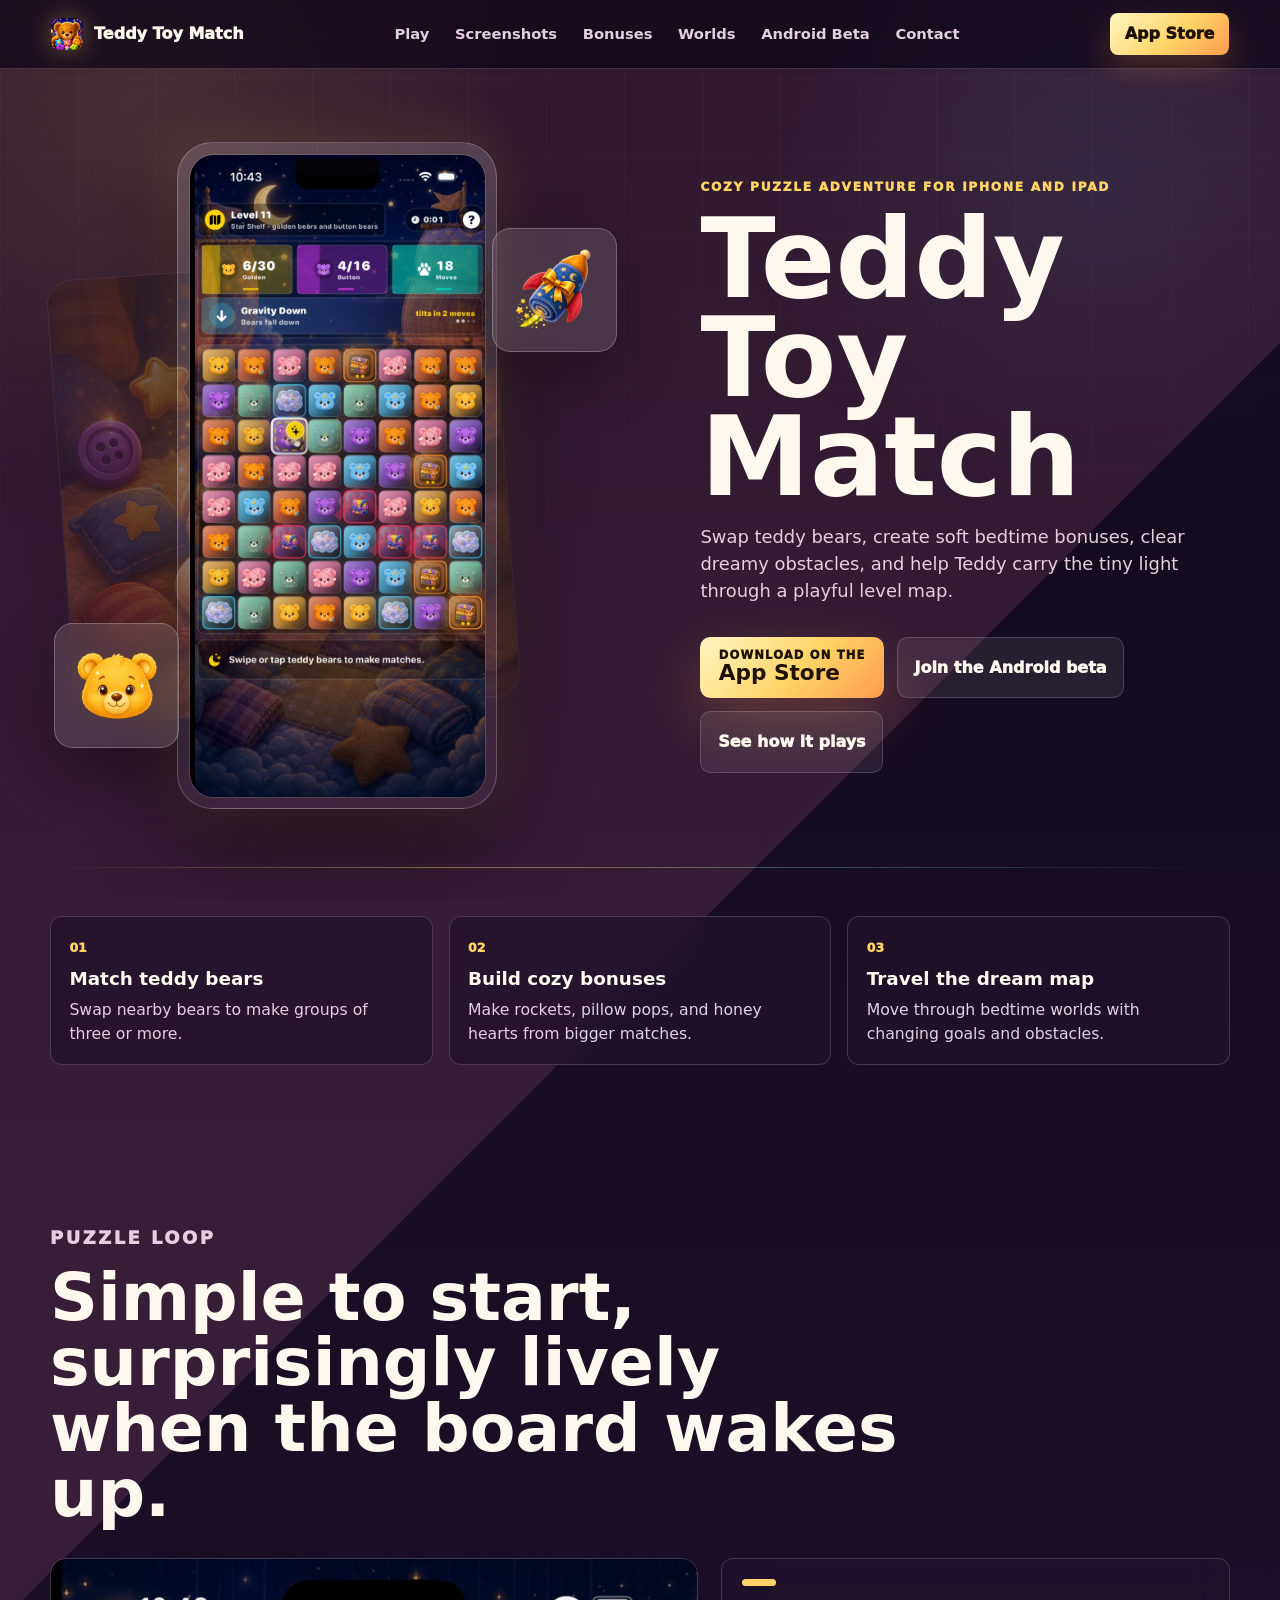
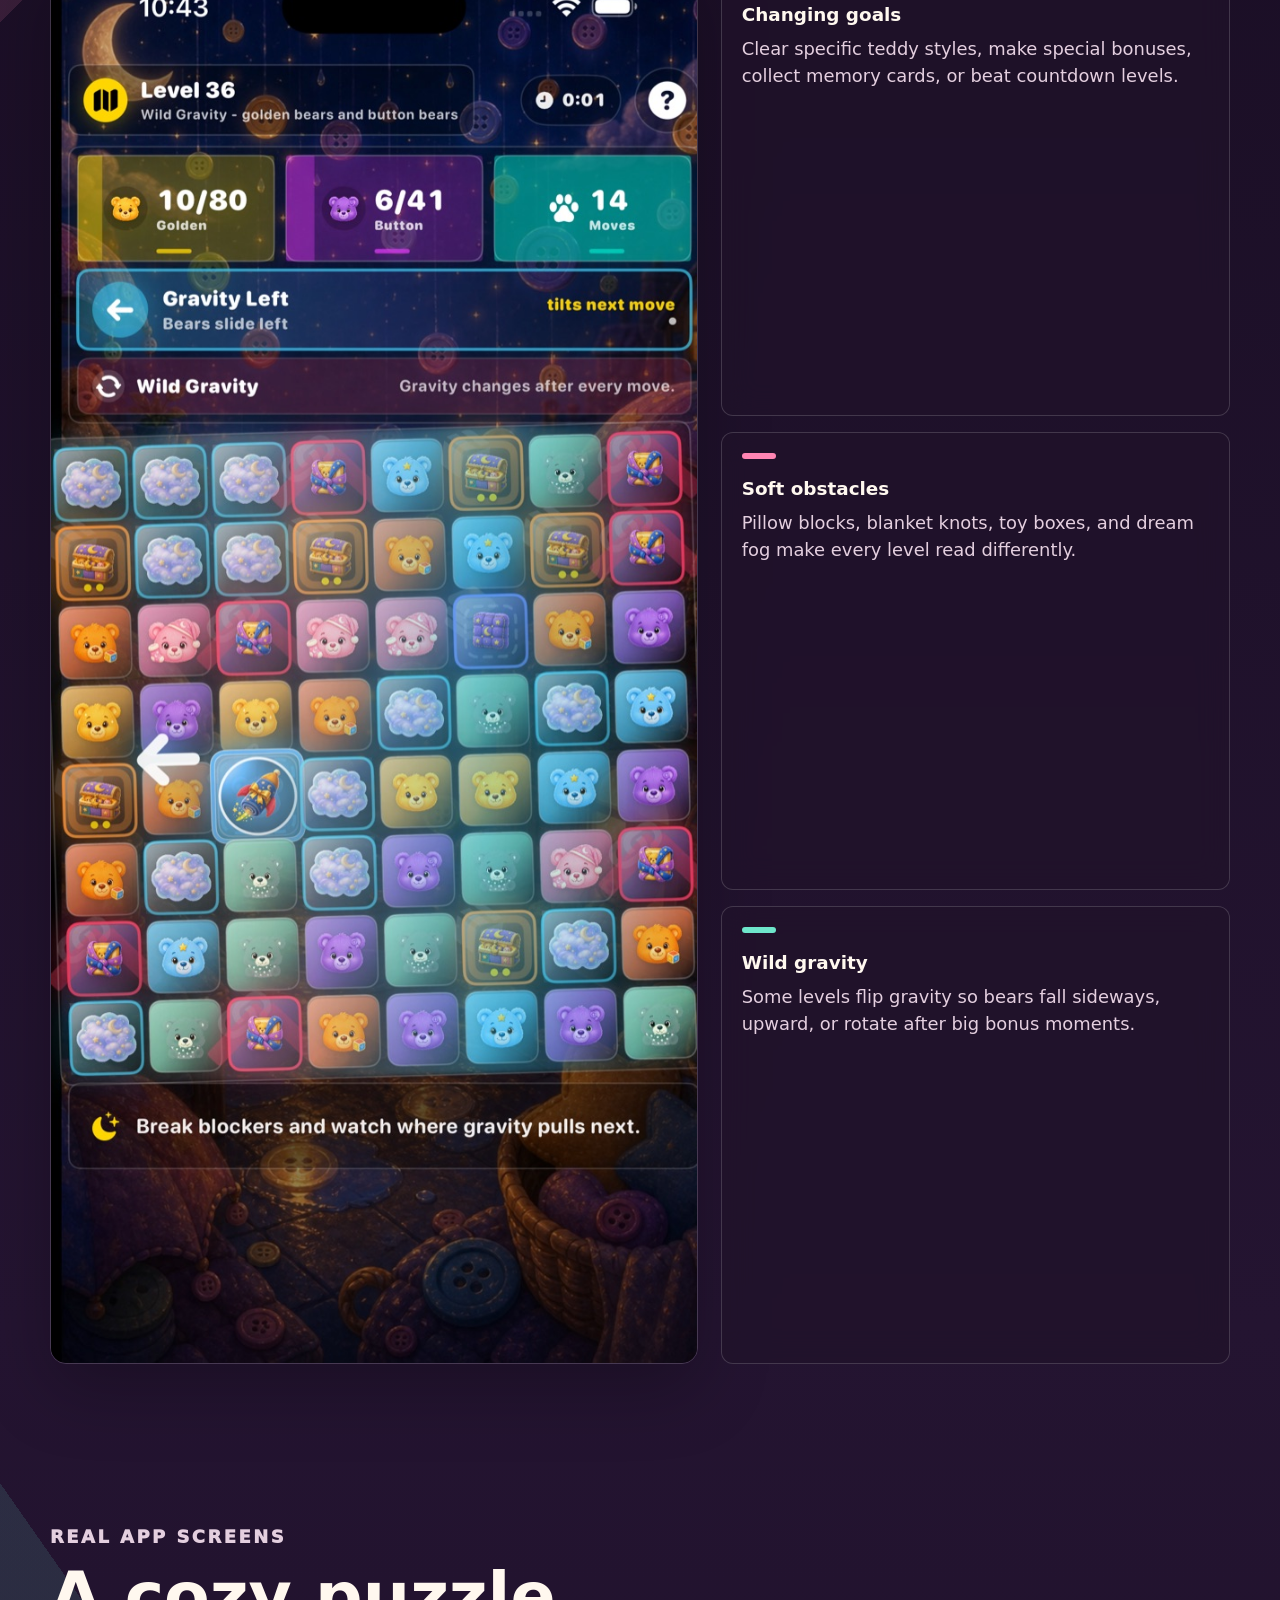
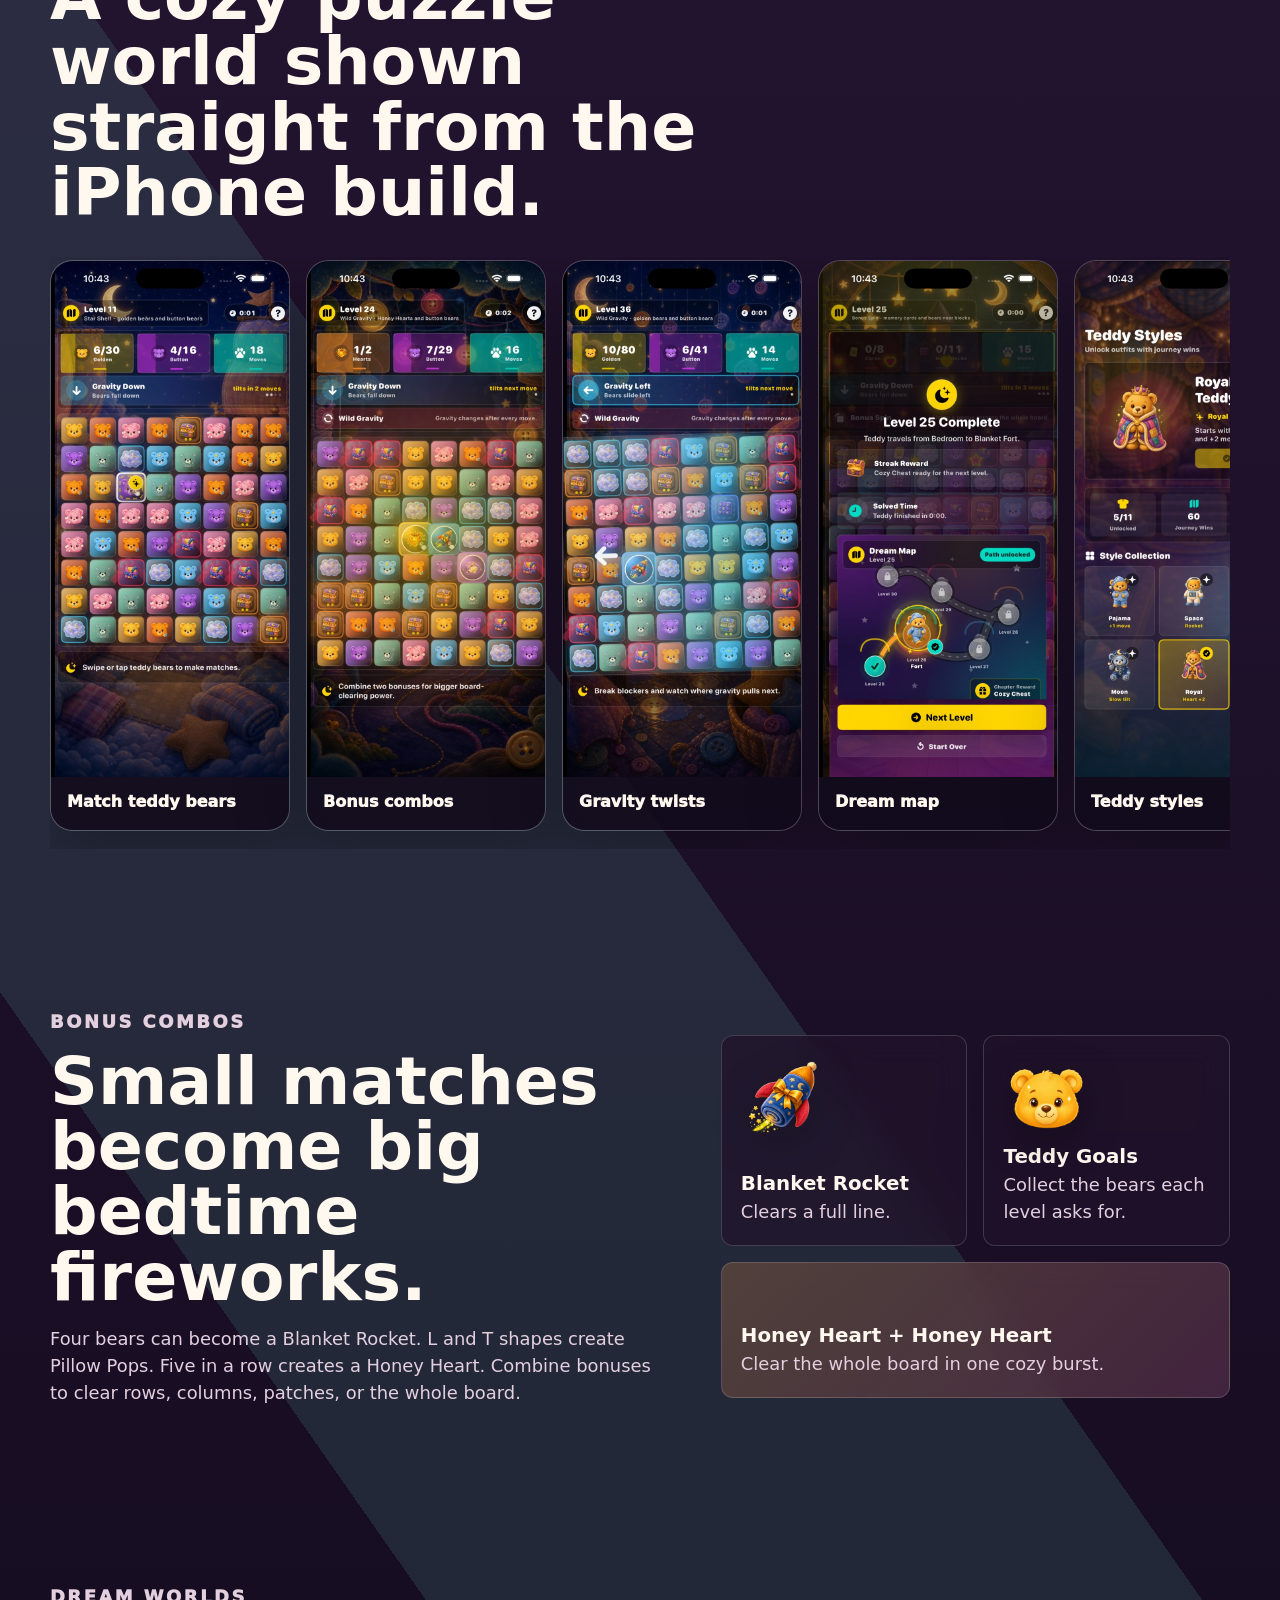
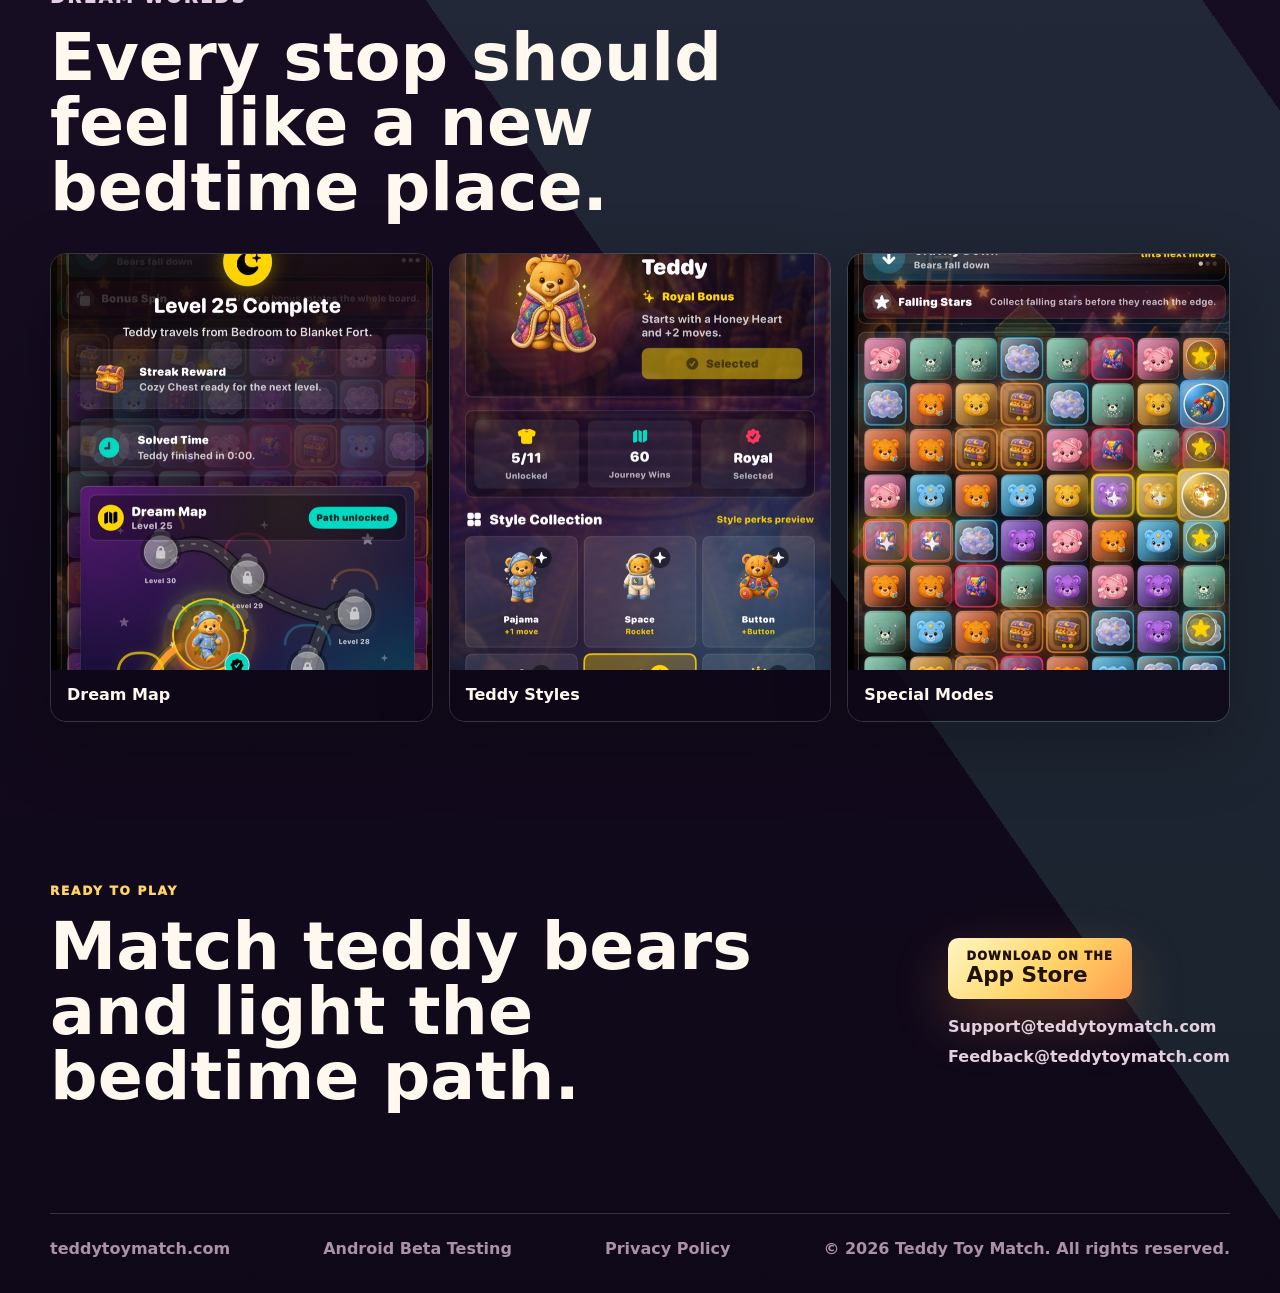
==== commit 4752fc19: "Add dedicated Teddy Dreams Android beta invitation page" ====
--- a/index.html
+++ b/index.html
@@ -25,6 +25,7 @@
         <a href="#screenshots">Screenshots</a>
         <a href="#bonuses">Bonuses</a>
         <a href="#worlds">Worlds</a>
+        <a href="beta/">Android Beta</a>
         <a href="#contact">Contact</a>
       </nav>
       <a class="nav-store" href="https://apps.apple.com/us/app/teddy-toy-match/id6774041961">App Store</a>
@@ -50,6 +51,7 @@
               <span>Download on the</span>
               <strong>App Store</strong>
             </a>
+            <a class="button secondary" href="beta/">Join the Android beta</a>
             <a class="button secondary" href="#play">See how it plays</a>
           </div>
         </div>
@@ -216,6 +218,7 @@
 
     <footer>
       <span>teddytoymatch.com</span>
+      <a href="beta/">Android Beta Testing</a>
       <a href="privacy.html">Privacy Policy</a>
       <span>© 2026 Teddy Toy Match. All rights reserved.</span>
     </footer>
--- a/styles.css
+++ b/styles.css
@@ -579,9 +579,22 @@
   font-size: clamp(1.7rem, 4vw, 2.5rem);
 }
 
-.legal-page p {
+.legal-page p,
+.legal-page ul {
   color: var(--muted);
   font-size: 1.08rem;
+}
+
+.legal-page ul {
+  padding-left: 1.3rem;
+}
+
+.legal-page li {
+  margin: 0.4rem 0;
+}
+
+.legal-page strong {
+  color: var(--ink);
 }
 
 footer {
